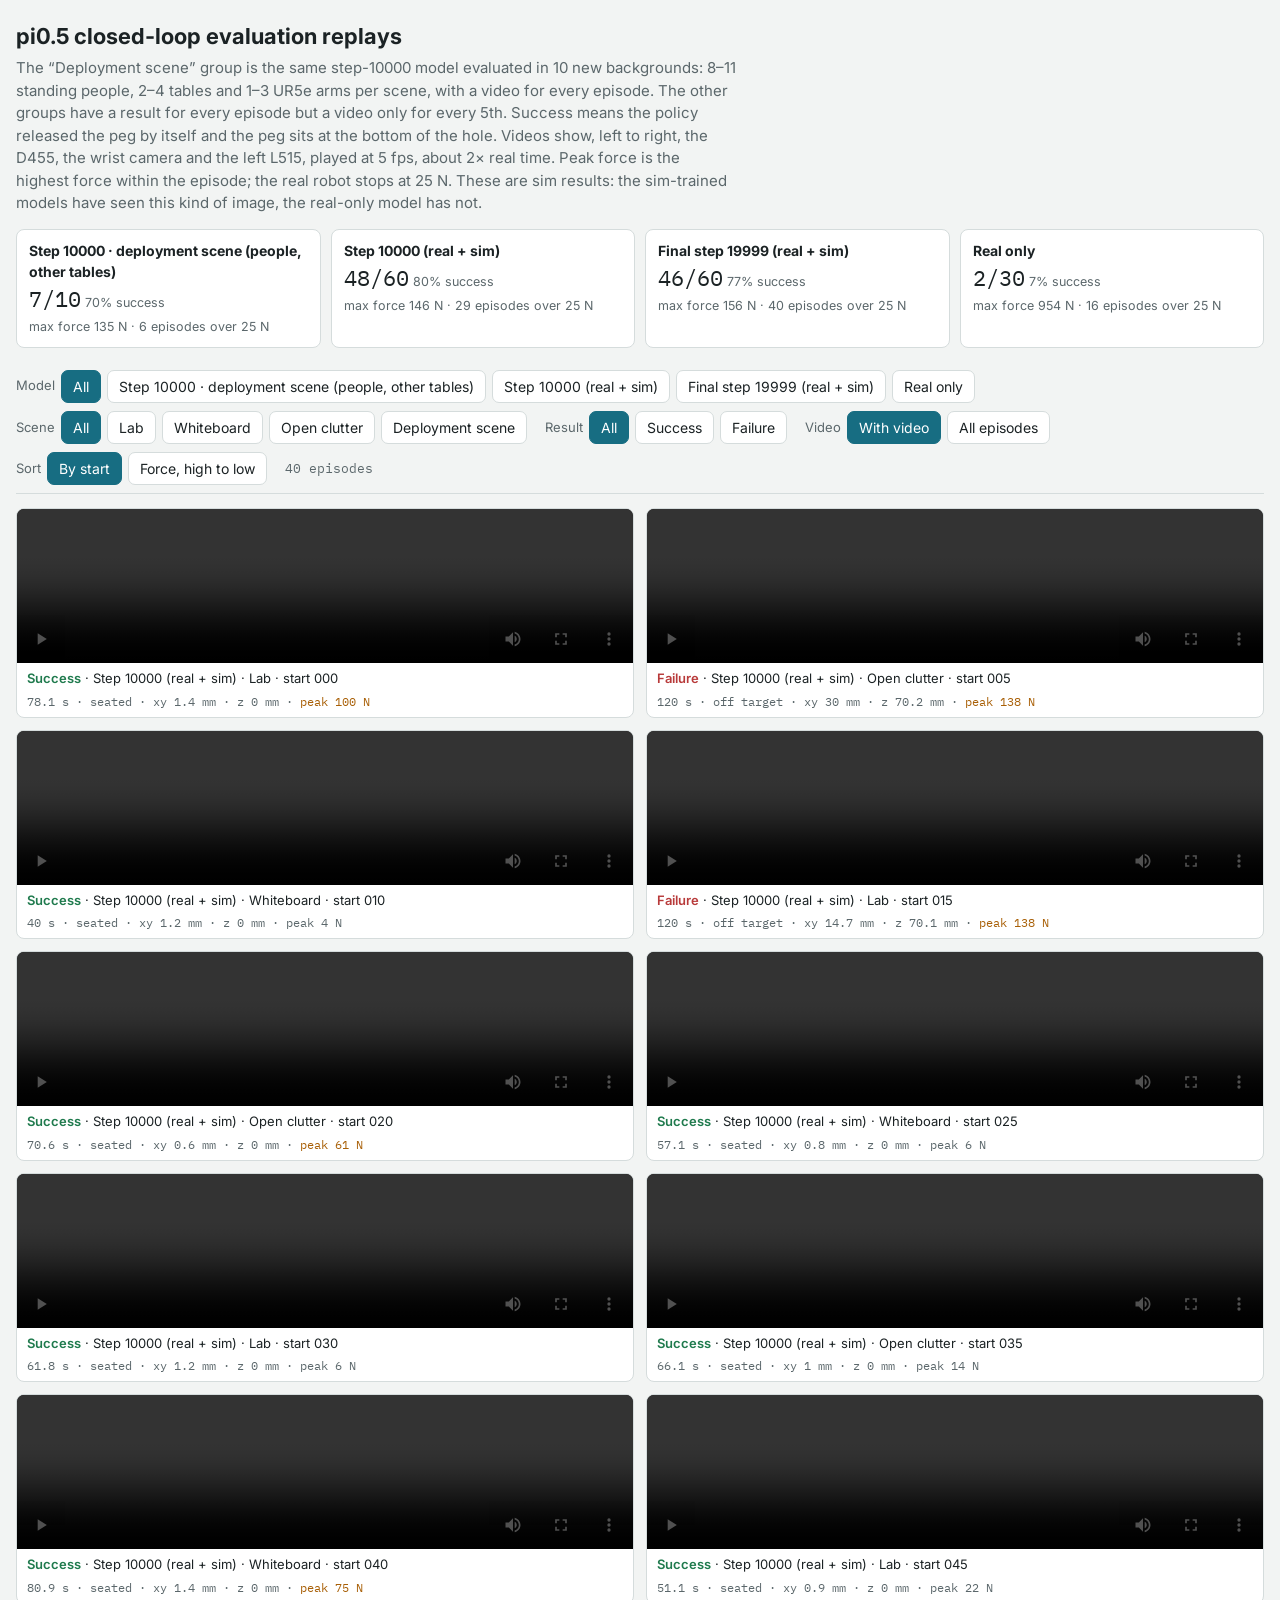
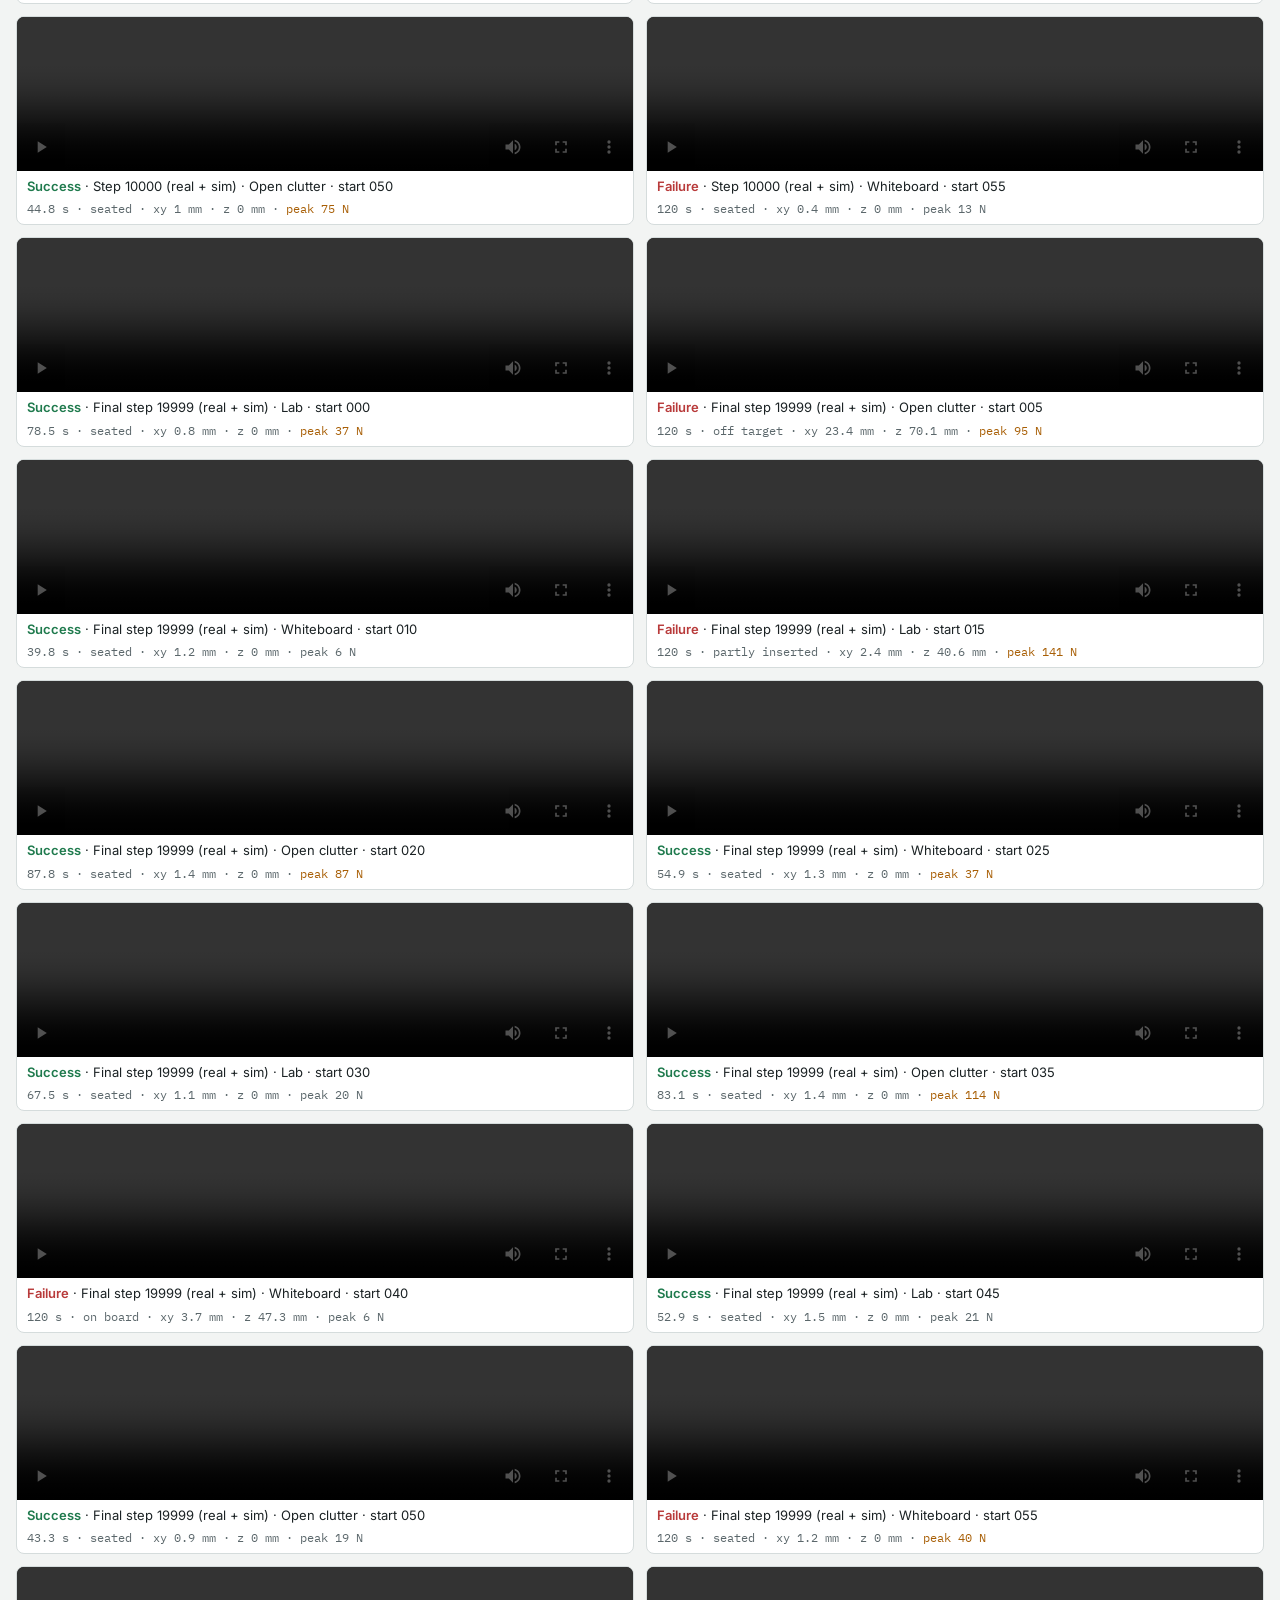
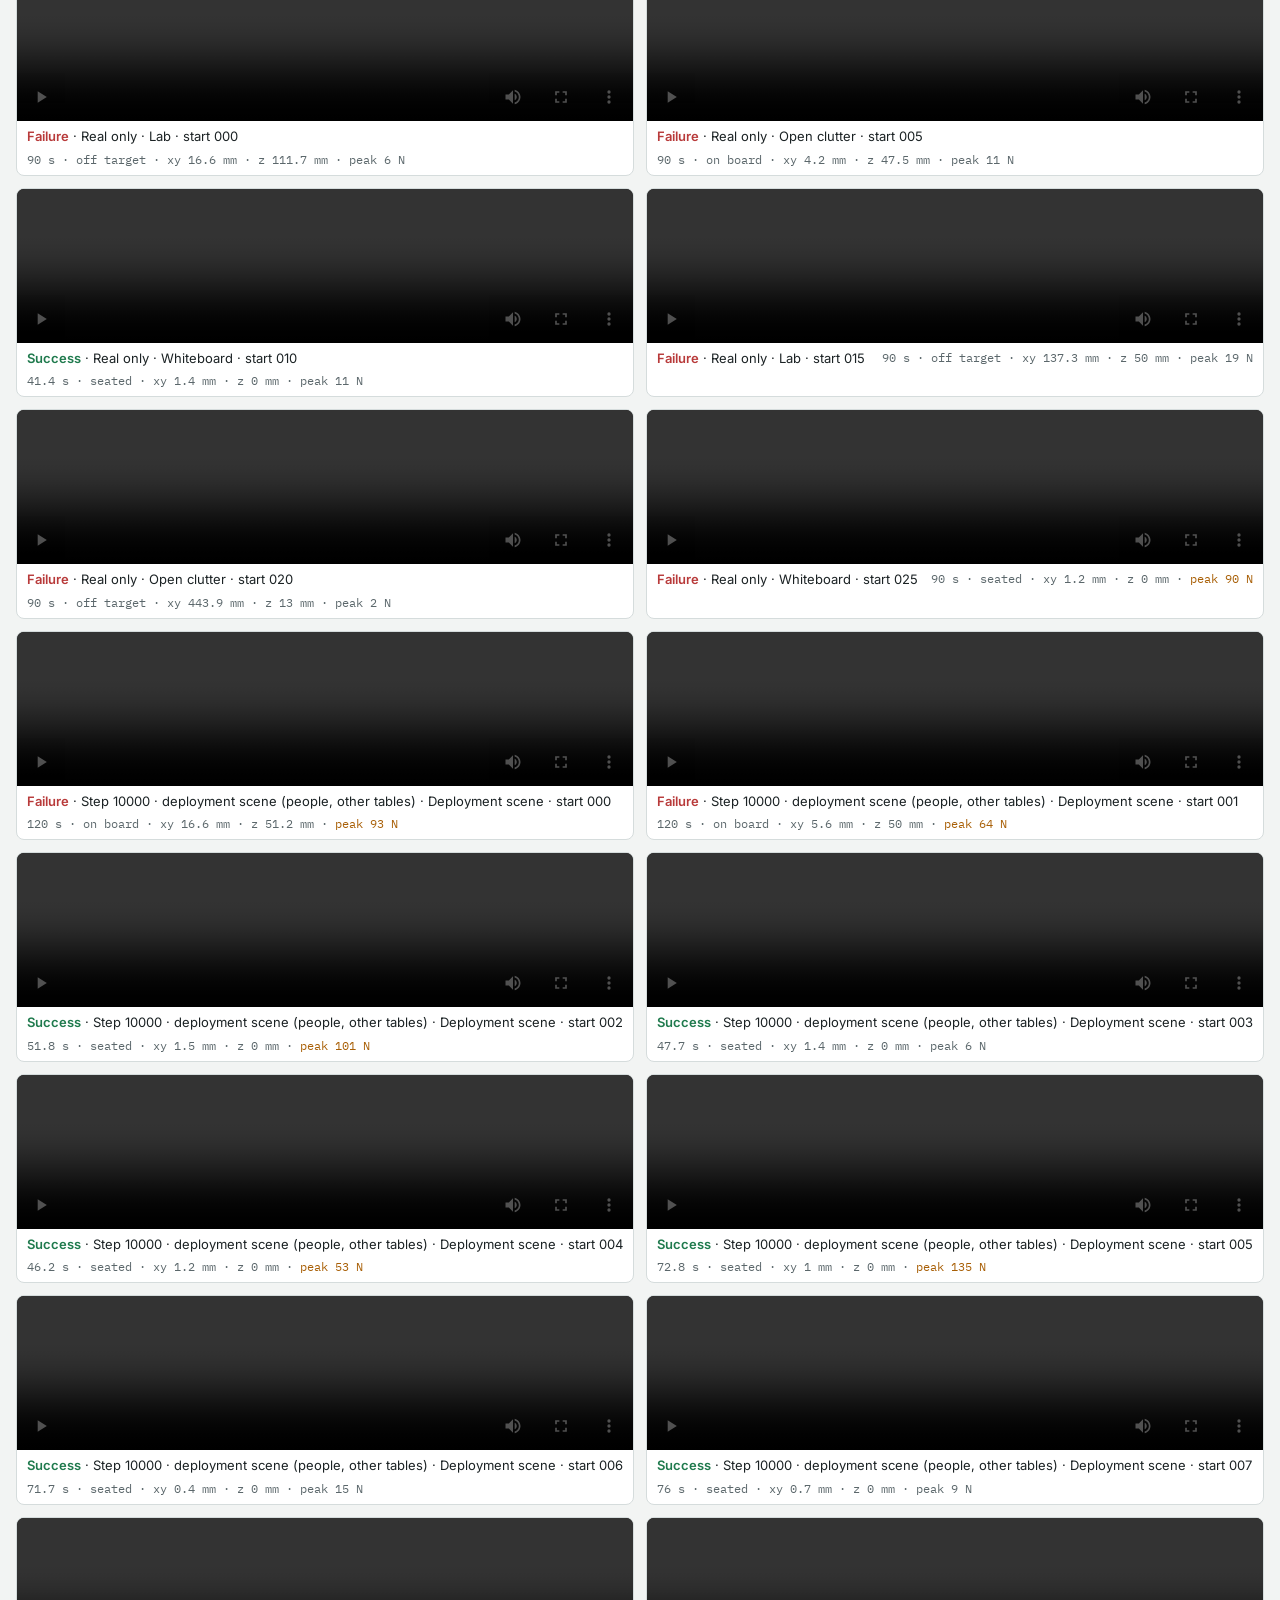
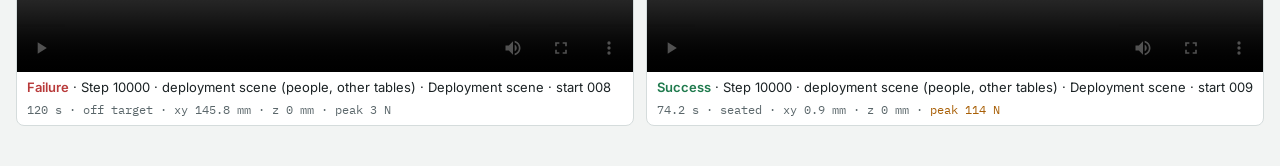
==== sim-evaluate/index.html @ d593faf1 "Publish Lingling Chen academic homepage" ====
<!doctype html><html lang="en"><head><meta charset=utf8><meta name=viewport content="width=device-width,initial-scale=1,viewport-fit=cover"><style>:root{color-scheme:light;box-sizing:border-box;padding-top:env(safe-area-inset-top,0px);padding-bottom:env(safe-area-inset-bottom,0px)}html{scroll-padding-top:env(safe-area-inset-top,0px)}body{margin:0;padding:0;font:14px -apple-system,BlinkMacSystemFont,sans-serif;background:#fff;color:#000}img{max-width:100%}[hidden]:not([hidden=until-found i]){display:none!important}</style></head><body>
<title>Closed-Loop Eval Replays</title>
<meta name="claude:viewport-fit-sides" content="cover">
<link rel="stylesheet" href="https://fonts.googleapis.com/css2?family=Inter:wght@400;600&family=IBM+Plex+Mono:wght@400;500&display=swap">
<style>
/* Layout: filter strip, tally by model, then a wide video grid, because each clip is three cameras side by side. */
:root{--bg:#f2f4f3;--panel:#fff;--ink:#1b2224;--muted:#5b676b;--line:#d5dcdc;--accent:#176d82;--accent-ink:#fff;--ok:#1f7a4d;--bad:#b83a3a;--warn:#a85f06;
--font-body:"Inter",system-ui,sans-serif;--font-mono:"IBM Plex Mono",ui-monospace,Menlo,monospace}
@media (prefers-color-scheme:dark){:root:not([data-theme="light"]){--bg:#13181a;--panel:#1c2326;--ink:#e6ecee;--muted:#9aa7ab;--line:#2f393d;--accent:#58b6cc;--accent-ink:#0b1315;--ok:#5ccf95;--bad:#f07f7f;--warn:#efae5e;color-scheme:dark}}
:root[data-theme="dark"]{--bg:#13181a;--panel:#1c2326;--ink:#e6ecee;--muted:#9aa7ab;--line:#2f393d;--accent:#58b6cc;--accent-ink:#0b1315;--ok:#5ccf95;--bad:#f07f7f;--warn:#efae5e;color-scheme:dark}
body{background:var(--bg);color:var(--ink);font-family:var(--font-body);font-size:15px;line-height:1.5}
.wrap{max-width:1500px;margin:0 auto;padding-block:20px 40px;padding-left:max(16px,env(safe-area-inset-left,0px));padding-right:max(16px,env(safe-area-inset-right,0px));display:grid;gap:14px}
h1{font-size:22px;margin:0;text-wrap:balance}
header p{margin:4px 0 0;color:var(--muted);max-width:80ch}
.tally{display:grid;grid-template-columns:repeat(auto-fit,minmax(220px,1fr));gap:10px}
.t{background:var(--panel);border:1px solid var(--line);border-radius:8px;padding:10px 12px}
.t b{display:block;font-size:14px}
.t .n{font-family:var(--font-mono);font-size:22px}
.t small{color:var(--muted);font-size:12.5px}
.bar{position:sticky;top:env(safe-area-inset-top,0px);z-index:2;background:var(--bg);padding-block:8px;display:flex;flex-wrap:wrap;gap:8px 18px;align-items:center;border-bottom:1px solid var(--line)}
.grp{display:flex;gap:6px;flex-wrap:wrap;align-items:center}
.grp>span{font-size:13px;color:var(--muted)}
button{font:inherit;font-size:14px;border:1px solid var(--line);background:var(--panel);color:var(--ink);padding:5px 11px;border-radius:7px;cursor:pointer}
button[aria-pressed="true"]{background:var(--accent);border-color:var(--accent);color:var(--accent-ink)}
button:focus-visible{outline:2px solid var(--accent);outline-offset:2px}
.count{font-family:var(--font-mono);font-size:13px;color:var(--muted)}
.grid{display:grid;grid-template-columns:repeat(auto-fill,minmax(min(100%,480px),1fr));gap:12px}
.c{background:var(--panel);border:1px solid var(--line);border-radius:8px;overflow:hidden;min-width:0}
.c.no{display:flex;align-items:stretch}
video{display:block;width:100%;height:auto;background:#000;aspect-ratio:4/1}
.m{display:flex;flex-wrap:wrap;justify-content:space-between;gap:4px 10px;padding:6px 10px;font-size:13px}
.m .st{font-family:var(--font-mono);font-size:12px;color:var(--muted)}
.tag{font-weight:600}
.tag.ok{color:var(--ok)}.tag.bad{color:var(--bad)}
.hot{color:var(--warn)}
.empty{color:var(--muted)}
</style>
<div class="wrap">
<header><h1>pi0.5 closed-loop evaluation replays</h1>
<p>The “Deployment scene” group is the same step-10000 model evaluated in 10 new backgrounds: 8–11 standing people, 2–4 tables and 1–3 UR5e arms per scene, with a video for every episode. The other groups have a result for every episode but a video only for every 5th. Success means the policy released the peg by itself and the peg sits at the bottom of the hole. Videos show, left to right, the D455, the wrist camera and the left L515, played at 5 fps, about 2× real time. Peak force is the highest force within the episode; the real robot stops at 25 N. These are sim results: the sim-trained models have seen this kind of image, the real-only model has not.</p></header>
<div class="tally" id="tally"></div>
<div class="bar">
<div class="grp" id="fm"><span>Model</span></div><div class="grp" id="fb"><span>Scene</span></div><div class="grp" id="fr"><span>Result</span></div><div class="grp" id="fv"><span>Video</span></div><div class="grp" id="fo"><span>Sort</span></div><span class="count" id="count"></span></div>
<div class="grid" id="g"></div>
</div>
<script>
const R=[{"model":"step10k","ep":"000","bg":"lab","ok":true,"end":"released","state":"seated","s":78.1,"peak":100.0,"xy":1.4,"z":-0.0,"held":true,"video":"step10k_000.mp4"},{"model":"step10k","ep":"001","bg":"white","ok":true,"end":"released","state":"seated","s":72.9,"peak":44.4,"xy":0.5,"z":-0.0,"held":true,"video":null},{"model":"step10k","ep":"002","bg":"open","ok":true,"end":"released","state":"seated","s":49.0,"peak":89.4,"xy":1.5,"z":0.0,"held":true,"video":null},{"model":"step10k","ep":"003","bg":"lab","ok":true,"end":"released","state":"seated","s":56.3,"peak":17.2,"xy":0.3,"z":-0.0,"held":true,"video":null},{"model":"step10k","ep":"004","bg":"white","ok":true,"end":"released","state":"seated","s":46.3,"peak":5.9,"xy":1.5,"z":-0.0,"held":true,"video":null},{"model":"step10k","ep":"005","bg":"open","ok":false,"end":"timeout","state":"away","s":120.0,"peak":137.9,"xy":30.0,"z":70.2,"held":true,"video":"step10k_005.mp4"},{"model":"step10k","ep":"006","bg":"lab","ok":true,"end":"released","state":"seated","s":73.5,"peak":27.8,"xy":1.4,"z":-0.0,"held":true,"video":null},{"model":"step10k","ep":"007","bg":"white","ok":true,"end":"released","state":"seated","s":77.7,"peak":5.0,"xy":1.1,"z":0.0,"held":true,"video":null},{"model":"step10k","ep":"008","bg":"open","ok":false,"end":"timeout","state":"away","s":120.0,"peak":3.5,"xy":581.7,"z":13.0,"held":false,"video":null},{"model":"step10k","ep":"009","bg":"lab","ok":true,"end":"released","state":"seated","s":81.7,"peak":92.0,"xy":1.4,"z":-0.0,"held":true,"video":null},{"model":"step10k","ep":"010","bg":"white","ok":true,"end":"released","state":"seated","s":40.0,"peak":3.8,"xy":1.2,"z":-0.0,"held":true,"video":"step10k_010.mp4"},{"model":"step10k","ep":"011","bg":"open","ok":true,"end":"released","state":"seated","s":38.5,"peak":3.0,"xy":0.7,"z":-0.0,"held":true,"video":null},{"model":"step10k","ep":"012","bg":"lab","ok":true,"end":"released","state":"seated","s":71.7,"peak":56.8,"xy":0.7,"z":0.0,"held":true,"video":null},{"model":"step10k","ep":"013","bg":"white","ok":false,"end":"timeout","state":"away","s":120.0,"peak":113.7,"xy":17.2,"z":70.2,"held":true,"video":null},{"model":"step10k","ep":"014","bg":"open","ok":true,"end":"released","state":"seated","s":49.0,"peak":41.3,"xy":1.1,"z":0.0,"held":true,"video":null},{"model":"step10k","ep":"015","bg":"lab","ok":false,"end":"timeout","state":"away","s":120.0,"peak":137.7,"xy":14.7,"z":70.1,"held":true,"video":"step10k_015.mp4"},{"model":"step10k","ep":"016","bg":"white","ok":true,"end":"released","state":"seated","s":57.7,"peak":7.7,"xy":1.3,"z":0.0,"held":true,"video":null},{"model":"step10k","ep":"017","bg":"open","ok":true,"end":"released","state":"seated","s":53.9,"peak":5.3,"xy":0.6,"z":0.0,"held":true,"video":null},{"model":"step10k","ep":"018","bg":"lab","ok":true,"end":"released","state":"seated","s":92.3,"peak":5.5,"xy":0.5,"z":-0.0,"held":true,"video":null},{"model":"step10k","ep":"019","bg":"white","ok":true,"end":"released","state":"seated","s":84.5,"peak":12.5,"xy":0.6,"z":-0.0,"held":true,"video":null},{"model":"step10k","ep":"020","bg":"open","ok":true,"end":"released","state":"seated","s":70.6,"peak":60.9,"xy":0.6,"z":0.0,"held":true,"video":"step10k_020.mp4"},{"model":"step10k","ep":"021","bg":"lab","ok":false,"end":"timeout","state":"on_board","s":120.0,"peak":145.9,"xy":3.9,"z":50.0,"held":true,"video":null},{"model":"step10k","ep":"022","bg":"white","ok":true,"end":"released","state":"seated","s":98.7,"peak":37.0,"xy":1.4,"z":0.0,"held":true,"video":null},{"model":"step10k","ep":"023","bg":"open","ok":false,"end":"timeout","state":"away","s":120.0,"peak":90.6,"xy":19.6,"z":70.2,"held":true,"video":null},{"model":"step10k","ep":"024","bg":"lab","ok":true,"end":"released","state":"seated","s":53.4,"peak":68.7,"xy":1.0,"z":-0.0,"held":true,"video":null},{"model":"step10k","ep":"025","bg":"white","ok":true,"end":"released","state":"seated","s":57.1,"peak":5.9,"xy":0.8,"z":0.0,"held":true,"video":"step10k_025.mp4"},{"model":"step10k","ep":"026","bg":"open","ok":true,"end":"released","state":"seated","s":51.1,"peak":66.2,"xy":1.5,"z":0.0,"held":true,"video":null},{"model":"step10k","ep":"027","bg":"lab","ok":true,"end":"released","state":"seated","s":56.7,"peak":7.0,"xy":1.0,"z":-0.0,"held":true,"video":null},{"model":"step10k","ep":"028","bg":"white","ok":true,"end":"released","state":"seated","s":47.8,"peak":6.1,"xy":0.9,"z":-0.0,"held":true,"video":null},{"model":"step10k","ep":"029","bg":"open","ok":true,"end":"released","state":"seated","s":73.5,"peak":6.0,"xy":1.3,"z":0.0,"held":true,"video":null},{"model":"step10k","ep":"030","bg":"lab","ok":true,"end":"released","state":"seated","s":61.8,"peak":6.3,"xy":1.2,"z":0.0,"held":true,"video":"step10k_030.mp4"},{"model":"step10k","ep":"031","bg":"white","ok":false,"end":"timeout","state":"away","s":120.0,"peak":52.3,"xy":39.7,"z":63.0,"held":true,"video":null},{"model":"step10k","ep":"032","bg":"open","ok":true,"end":"released","state":"seated","s":45.1,"peak":6.6,"xy":1.4,"z":0.0,"held":true,"video":null},{"model":"step10k","ep":"033","bg":"lab","ok":true,"end":"released","state":"seated","s":56.5,"peak":43.0,"xy":1.2,"z":0.0,"held":true,"video":null},{"model":"step10k","ep":"034","bg":"white","ok":true,"end":"released","state":"seated","s":44.2,"peak":21.9,"xy":1.5,"z":-0.0,"held":true,"video":null},{"model":"step10k","ep":"035","bg":"open","ok":true,"end":"released","state":"seated","s":66.1,"peak":14.3,"xy":1.0,"z":-0.0,"held":true,"video":"step10k_035.mp4"},{"model":"step10k","ep":"036","bg":"lab","ok":true,"end":"released","state":"seated","s":49.9,"peak":19.8,"xy":1.3,"z":0.0,"held":true,"video":null},{"model":"step10k","ep":"037","bg":"white","ok":true,"end":"released","state":"seated","s":52.3,"peak":5.0,"xy":1.4,"z":0.0,"held":true,"video":null},{"model":"step10k","ep":"038","bg":"open","ok":true,"end":"released","state":"seated","s":57.8,"peak":7.7,"xy":1.3,"z":-0.0,"held":true,"video":null},{"model":"step10k","ep":"039","bg":"lab","ok":true,"end":"released","state":"seated","s":57.6,"peak":2.8,"xy":0.9,"z":-0.0,"held":true,"video":null},{"model":"step10k","ep":"040","bg":"white","ok":true,"end":"released","state":"seated","s":80.9,"peak":74.8,"xy":1.4,"z":0.0,"held":true,"video":"step10k_040.mp4"},{"model":"step10k","ep":"041","bg":"open","ok":true,"end":"released","state":"seated","s":60.5,"peak":7.1,"xy":1.1,"z":0.0,"held":true,"video":null},{"model":"step10k","ep":"042","bg":"lab","ok":true,"end":"released","state":"seated","s":56.1,"peak":14.0,"xy":0.9,"z":-0.0,"held":true,"video":null},{"model":"step10k","ep":"043","bg":"white","ok":false,"end":"timeout","state":"away","s":120.0,"peak":112.6,"xy":15.6,"z":78.4,"held":true,"video":null},{"model":"step10k","ep":"044","bg":"open","ok":true,"end":"released","state":"seated","s":69.9,"peak":116.2,"xy":0.3,"z":0.0,"held":true,"video":null},{"model":"step10k","ep":"045","bg":"lab","ok":true,"end":"released","state":"seated","s":51.1,"peak":21.6,"xy":0.9,"z":0.0,"held":true,"video":"step10k_045.mp4"},{"model":"step10k","ep":"046","bg":"white","ok":true,"end":"released","state":"seated","s":66.9,"peak":8.0,"xy":1.3,"z":-0.0,"held":true,"video":null},{"model":"step10k","ep":"047","bg":"open","ok":true,"end":"released","state":"seated","s":68.1,"peak":107.6,"xy":0.7,"z":-0.0,"held":true,"video":null},{"model":"step10k","ep":"048","bg":"lab","ok":true,"end":"released","state":"seated","s":53.6,"peak":28.0,"xy":0.9,"z":-0.0,"held":true,"video":null},{"model":"step10k","ep":"049","bg":"white","ok":false,"end":"timeout","state":"away","s":120.0,"peak":34.1,"xy":150.6,"z":50.0,"held":true,"video":null},{"model":"step10k","ep":"050","bg":"open","ok":true,"end":"released","state":"seated","s":44.8,"peak":74.6,"xy":1.0,"z":0.0,"held":true,"video":"step10k_050.mp4"},{"model":"step10k","ep":"051","bg":"lab","ok":true,"end":"released","state":"seated","s":92.9,"peak":70.1,"xy":1.0,"z":0.0,"held":true,"video":null},{"model":"step10k","ep":"052","bg":"white","ok":true,"end":"released","state":"seated","s":59.0,"peak":30.2,"xy":0.8,"z":-0.0,"held":true,"video":null},{"model":"step10k","ep":"053","bg":"open","ok":true,"end":"released","state":"seated","s":56.8,"peak":120.1,"xy":0.7,"z":-0.0,"held":true,"video":null},{"model":"step10k","ep":"054","bg":"lab","ok":true,"end":"released","state":"seated","s":48.5,"peak":10.6,"xy":0.8,"z":0.0,"held":true,"video":null},{"model":"step10k","ep":"055","bg":"white","ok":false,"end":"timeout","state":"seated","s":120.0,"peak":12.8,"xy":0.4,"z":0.0,"held":true,"video":"step10k_055.mp4"},{"model":"step10k","ep":"056","bg":"open","ok":true,"end":"released","state":"seated","s":53.9,"peak":12.4,"xy":1.3,"z":-0.0,"held":true,"video":null},{"model":"step10k","ep":"057","bg":"lab","ok":true,"end":"released","state":"seated","s":52.9,"peak":5.0,"xy":1.5,"z":0.0,"held":true,"video":null},{"model":"step10k","ep":"058","bg":"white","ok":false,"end":"timeout","state":"away","s":120.0,"peak":127.5,"xy":18.8,"z":70.2,"held":true,"video":null},{"model":"step10k","ep":"059","bg":"open","ok":false,"end":"timeout","state":"away","s":120.0,"peak":2.1,"xy":154.1,"z":20.2,"held":false,"video":null},{"model":"final","ep":"000","bg":"lab","ok":true,"end":"released","state":"seated","s":78.5,"peak":36.5,"xy":0.8,"z":0.0,"held":true,"video":"final_000.mp4"},{"model":"final","ep":"001","bg":"white","ok":true,"end":"released","state":"seated","s":71.0,"peak":34.1,"xy":0.4,"z":-0.0,"held":true,"video":null},{"model":"final","ep":"002","bg":"open","ok":true,"end":"released","state":"seated","s":49.8,"peak":121.8,"xy":1.5,"z":0.0,"held":true,"video":null},{"model":"final","ep":"003","bg":"lab","ok":true,"end":"released","state":"seated","s":54.8,"peak":48.5,"xy":0.3,"z":-0.0,"held":true,"video":null},{"model":"final","ep":"004","bg":"white","ok":true,"end":"released","state":"seated","s":47.5,"peak":20.9,"xy":1.3,"z":-0.0,"held":true,"video":null},{"model":"final","ep":"005","bg":"open","ok":false,"end":"timeout","state":"away","s":120.0,"peak":94.8,"xy":23.4,"z":70.1,"held":true,"video":"final_005.mp4"},{"model":"final","ep":"006","bg":"lab","ok":true,"end":"released","state":"seated","s":60.7,"peak":61.6,"xy":1.2,"z":0.0,"held":true,"video":null},{"model":"final","ep":"007","bg":"white","ok":true,"end":"released","state":"seated","s":82.2,"peak":106.4,"xy":0.6,"z":-0.0,"held":true,"video":null},{"model":"final","ep":"008","bg":"open","ok":false,"end":"timeout","state":"away","s":120.0,"peak":2.4,"xy":6743.0,"z":-749.0,"held":false,"video":null},{"model":"final","ep":"009","bg":"lab","ok":true,"end":"released","state":"seated","s":114.2,"peak":104.6,"xy":0.9,"z":0.0,"held":true,"video":null},{"model":"final","ep":"010","bg":"white","ok":true,"end":"released","state":"seated","s":39.8,"peak":5.8,"xy":1.2,"z":-0.0,"held":true,"video":"final_010.mp4"},{"model":"final","ep":"011","bg":"open","ok":true,"end":"released","state":"seated","s":41.7,"peak":26.9,"xy":0.8,"z":-0.0,"held":true,"video":null},{"model":"final","ep":"012","bg":"lab","ok":true,"end":"released","state":"seated","s":58.7,"peak":19.2,"xy":1.4,"z":0.0,"held":true,"video":null},{"model":"final","ep":"013","bg":"white","ok":true,"end":"released","state":"seated","s":93.3,"peak":112.8,"xy":0.9,"z":0.0,"held":true,"video":null},{"model":"final","ep":"014","bg":"open","ok":true,"end":"released","state":"seated","s":62.4,"peak":32.2,"xy":1.1,"z":-0.0,"held":true,"video":null},{"model":"final","ep":"015","bg":"lab","ok":false,"end":"timeout","state":"partial","s":120.0,"peak":141.0,"xy":2.4,"z":40.6,"held":true,"video":"final_015.mp4"},{"model":"final","ep":"016","bg":"white","ok":true,"end":"released","state":"seated","s":56.1,"peak":40.7,"xy":1.0,"z":0.0,"held":true,"video":null},{"model":"final","ep":"017","bg":"open","ok":true,"end":"released","state":"seated","s":54.1,"peak":39.3,"xy":1.4,"z":-0.0,"held":true,"video":null},{"model":"final","ep":"018","bg":"lab","ok":true,"end":"released","state":"seated","s":81.2,"peak":12.0,"xy":0.3,"z":0.0,"held":true,"video":null},{"model":"final","ep":"019","bg":"white","ok":true,"end":"released","state":"seated","s":83.3,"peak":17.3,"xy":1.4,"z":-0.0,"held":true,"video":null},{"model":"final","ep":"020","bg":"open","ok":true,"end":"released","state":"seated","s":87.8,"peak":87.4,"xy":1.4,"z":0.0,"held":true,"video":"final_020.mp4"},{"model":"final","ep":"021","bg":"lab","ok":false,"end":"timeout","state":"away","s":120.0,"peak":105.8,"xy":79.7,"z":63.0,"held":true,"video":null},{"model":"final","ep":"022","bg":"white","ok":true,"end":"released","state":"seated","s":74.7,"peak":22.0,"xy":1.4,"z":-0.0,"held":true,"video":null},{"model":"final","ep":"023","bg":"open","ok":true,"end":"released","state":"seated","s":53.1,"peak":14.6,"xy":1.2,"z":-0.0,"held":true,"video":null},{"model":"final","ep":"024","bg":"lab","ok":true,"end":"released","state":"seated","s":113.2,"peak":39.7,"xy":1.4,"z":0.0,"held":true,"video":null},{"model":"final","ep":"025","bg":"white","ok":true,"end":"released","state":"seated","s":54.9,"peak":37.1,"xy":1.3,"z":0.0,"held":true,"video":"final_025.mp4"},{"model":"final","ep":"026","bg":"open","ok":true,"end":"released","state":"seated","s":64.1,"peak":35.2,"xy":1.5,"z":0.0,"held":true,"video":null},{"model":"final","ep":"027","bg":"lab","ok":true,"end":"released","state":"seated","s":56.3,"peak":14.8,"xy":1.2,"z":0.0,"held":true,"video":null},{"model":"final","ep":"028","bg":"white","ok":true,"end":"released","state":"seated","s":47.5,"peak":24.7,"xy":1.4,"z":-0.0,"held":true,"video":null},{"model":"final","ep":"029","bg":"open","ok":false,"end":"timeout","state":"away","s":120.0,"peak":49.6,"xy":20.8,"z":70.2,"held":true,"video":null},{"model":"final","ep":"030","bg":"lab","ok":true,"end":"released","state":"seated","s":67.5,"peak":20.4,"xy":1.1,"z":-0.0,"held":true,"video":"final_030.mp4"},{"model":"final","ep":"031","bg":"white","ok":false,"end":"timeout","state":"away","s":120.0,"peak":62.9,"xy":17.9,"z":70.2,"held":true,"video":null},{"model":"final","ep":"032","bg":"open","ok":true,"end":"released","state":"seated","s":43.9,"peak":42.7,"xy":1.3,"z":-0.0,"held":true,"video":null},{"model":"final","ep":"033","bg":"lab","ok":false,"end":"force","state":"on_board","s":58.1,"peak":156.1,"xy":4.3,"z":47.8,"held":true,"video":null},{"model":"final","ep":"034","bg":"white","ok":true,"end":"released","state":"seated","s":43.5,"peak":20.8,"xy":1.0,"z":0.0,"held":true,"video":null},{"model":"final","ep":"035","bg":"open","ok":true,"end":"released","state":"seated","s":83.1,"peak":113.9,"xy":1.4,"z":-0.0,"held":true,"video":"final_035.mp4"},{"model":"final","ep":"036","bg":"lab","ok":false,"end":"timeout","state":"partial","s":120.0,"peak":24.5,"xy":2.2,"z":37.8,"held":true,"video":null},{"model":"final","ep":"037","bg":"white","ok":true,"end":"released","state":"seated","s":58.1,"peak":59.9,"xy":1.0,"z":-0.0,"held":true,"video":null},{"model":"final","ep":"038","bg":"open","ok":true,"end":"released","state":"seated","s":54.0,"peak":29.2,"xy":0.9,"z":0.0,"held":true,"video":null},{"model":"final","ep":"039","bg":"lab","ok":true,"end":"released","state":"seated","s":65.3,"peak":25.8,"xy":0.7,"z":0.0,"held":true,"video":null},{"model":"final","ep":"040","bg":"white","ok":false,"end":"timeout","state":"on_board","s":120.0,"peak":5.8,"xy":3.7,"z":47.3,"held":true,"video":"final_040.mp4"},{"model":"final","ep":"041","bg":"open","ok":true,"end":"released","state":"seated","s":62.8,"peak":30.5,"xy":0.6,"z":-0.0,"held":true,"video":null},{"model":"final","ep":"042","bg":"lab","ok":true,"end":"released","state":"seated","s":51.3,"peak":9.2,"xy":1.3,"z":0.0,"held":true,"video":null},{"model":"final","ep":"043","bg":"white","ok":true,"end":"released","state":"seated","s":48.9,"peak":19.0,"xy":0.8,"z":-0.0,"held":true,"video":null},{"model":"final","ep":"044","bg":"open","ok":true,"end":"released","state":"seated","s":68.9,"peak":103.3,"xy":0.8,"z":-0.0,"held":true,"video":null},{"model":"final","ep":"045","bg":"lab","ok":true,"end":"released","state":"seated","s":52.9,"peak":20.9,"xy":1.5,"z":0.0,"held":true,"video":"final_045.mp4"},{"model":"final","ep":"046","bg":"white","ok":true,"end":"released","state":"seated","s":76.2,"peak":47.8,"xy":1.4,"z":0.0,"held":true,"video":null},{"model":"final","ep":"047","bg":"open","ok":false,"end":"timeout","state":"seated","s":120.0,"peak":103.8,"xy":1.0,"z":-0.0,"held":true,"video":null},{"model":"final","ep":"048","bg":"lab","ok":true,"end":"released","state":"seated","s":52.6,"peak":44.8,"xy":1.5,"z":-0.0,"held":true,"video":null},{"model":"final","ep":"049","bg":"white","ok":false,"end":"timeout","state":"away","s":120.0,"peak":38.9,"xy":139.4,"z":50.0,"held":true,"video":null},{"model":"final","ep":"050","bg":"open","ok":true,"end":"released","state":"seated","s":43.3,"peak":18.8,"xy":0.9,"z":-0.0,"held":true,"video":"final_050.mp4"},{"model":"final","ep":"051","bg":"lab","ok":false,"end":"timeout","state":"seated","s":120.0,"peak":43.5,"xy":1.2,"z":-0.0,"held":true,"video":null},{"model":"final","ep":"052","bg":"white","ok":true,"end":"released","state":"seated","s":67.4,"peak":84.3,"xy":1.2,"z":-0.0,"held":true,"video":null},{"model":"final","ep":"053","bg":"open","ok":true,"end":"released","state":"seated","s":75.0,"peak":64.3,"xy":0.9,"z":-0.0,"held":true,"video":null},{"model":"final","ep":"054","bg":"lab","ok":true,"end":"released","state":"seated","s":48.5,"peak":17.2,"xy":0.8,"z":0.0,"held":true,"video":null},{"model":"final","ep":"055","bg":"white","ok":false,"end":"timeout","state":"seated","s":120.0,"peak":40.3,"xy":1.2,"z":-0.0,"held":true,"video":"final_055.mp4"},{"model":"final","ep":"056","bg":"open","ok":true,"end":"released","state":"seated","s":59.3,"peak":41.7,"xy":0.6,"z":0.0,"held":true,"video":null},{"model":"final","ep":"057","bg":"lab","ok":true,"end":"released","state":"seated","s":54.5,"peak":98.5,"xy":1.4,"z":-0.0,"held":true,"video":null},{"model":"final","ep":"058","bg":"white","ok":true,"end":"released","state":"seated","s":55.0,"peak":49.0,"xy":1.1,"z":-0.0,"held":true,"video":null},{"model":"final","ep":"059","bg":"open","ok":false,"end":"timeout","state":"away","s":120.0,"peak":1.8,"xy":172.3,"z":13.0,"held":false,"video":null},{"model":"realonly","ep":"000","bg":"lab","ok":false,"end":"timeout","state":"away","s":90.0,"peak":5.5,"xy":16.6,"z":111.7,"held":true,"video":"realonly_000.mp4"},{"model":"realonly","ep":"001","bg":"white","ok":false,"end":"timeout","state":"on_board","s":90.0,"peak":136.0,"xy":5.9,"z":50.0,"held":true,"video":null},{"model":"realonly","ep":"002","bg":"open","ok":false,"end":"timeout","state":"away","s":90.0,"peak":55.2,"xy":9.1,"z":99.6,"held":true,"video":null},{"model":"realonly","ep":"003","bg":"lab","ok":false,"end":"timeout","state":"on_board","s":90.0,"peak":51.2,"xy":5.3,"z":48.1,"held":true,"video":null},{"model":"realonly","ep":"004","bg":"white","ok":false,"end":"timeout","state":"away","s":90.0,"peak":103.4,"xy":8.4,"z":70.2,"held":true,"video":null},{"model":"realonly","ep":"005","bg":"open","ok":false,"end":"timeout","state":"on_board","s":90.0,"peak":10.7,"xy":4.2,"z":47.5,"held":true,"video":"realonly_005.mp4"},{"model":"realonly","ep":"006","bg":"lab","ok":false,"end":"timeout","state":"on_board","s":90.0,"peak":23.4,"xy":4.6,"z":48.1,"held":true,"video":null},{"model":"realonly","ep":"007","bg":"white","ok":false,"end":"timeout","state":"on_board","s":90.0,"peak":50.4,"xy":4.8,"z":50.0,"held":true,"video":null},{"model":"realonly","ep":"008","bg":"open","ok":false,"end":"timeout","state":"away","s":90.0,"peak":2.3,"xy":335.2,"z":20.0,"held":false,"video":null},{"model":"realonly","ep":"009","bg":"lab","ok":false,"end":"timeout","state":"on_board","s":90.0,"peak":29.5,"xy":10.5,"z":50.8,"held":true,"video":null},{"model":"realonly","ep":"010","bg":"white","ok":true,"end":"released","state":"seated","s":41.4,"peak":10.7,"xy":1.4,"z":-0.0,"held":true,"video":"realonly_010.mp4"},{"model":"realonly","ep":"011","bg":"open","ok":true,"end":"released","state":"seated","s":43.7,"peak":45.1,"xy":0.8,"z":-0.0,"held":true,"video":null},{"model":"realonly","ep":"012","bg":"lab","ok":false,"end":"timeout","state":"away","s":90.0,"peak":19.0,"xy":34.5,"z":62.9,"held":true,"video":null},{"model":"realonly","ep":"013","bg":"white","ok":false,"end":"timeout","state":"away","s":90.0,"peak":8.8,"xy":18.3,"z":70.2,"held":true,"video":null},{"model":"realonly","ep":"014","bg":"open","ok":false,"end":"timeout","state":"away","s":90.0,"peak":66.1,"xy":131.3,"z":74.0,"held":true,"video":null},{"model":"realonly","ep":"015","bg":"lab","ok":false,"end":"timeout","state":"away","s":90.0,"peak":18.5,"xy":137.3,"z":50.0,"held":true,"video":"realonly_015.mp4"},{"model":"realonly","ep":"016","bg":"white","ok":false,"end":"timeout","state":"on_board","s":90.0,"peak":53.4,"xy":11.3,"z":49.7,"held":true,"video":null},{"model":"realonly","ep":"017","bg":"open","ok":false,"end":"timeout","state":"away","s":90.0,"peak":18.6,"xy":81.6,"z":20.2,"held":true,"video":null},{"model":"realonly","ep":"018","bg":"lab","ok":false,"end":"timeout","state":"away","s":90.0,"peak":48.0,"xy":109.4,"z":13.0,"held":true,"video":null},{"model":"realonly","ep":"019","bg":"white","ok":false,"end":"timeout","state":"on_board","s":90.0,"peak":42.9,"xy":9.4,"z":49.4,"held":true,"video":null},{"model":"realonly","ep":"020","bg":"open","ok":false,"end":"timeout","state":"away","s":90.0,"peak":2.1,"xy":443.9,"z":13.0,"held":false,"video":"realonly_020.mp4"},{"model":"realonly","ep":"021","bg":"lab","ok":false,"end":"timeout","state":"on_board","s":90.0,"peak":24.1,"xy":9.3,"z":50.0,"held":true,"video":null},{"model":"realonly","ep":"022","bg":"white","ok":false,"end":"timeout","state":"on_board","s":90.0,"peak":3.3,"xy":6.3,"z":48.2,"held":true,"video":null},{"model":"realonly","ep":"023","bg":"open","ok":false,"end":"timeout","state":"on_board","s":90.0,"peak":30.3,"xy":7.5,"z":50.2,"held":true,"video":null},{"model":"realonly","ep":"024","bg":"lab","ok":false,"end":"timeout","state":"away","s":90.0,"peak":37.8,"xy":107.0,"z":63.0,"held":true,"video":null},{"model":"realonly","ep":"025","bg":"white","ok":false,"end":"timeout","state":"seated","s":90.0,"peak":90.3,"xy":1.2,"z":-0.0,"held":true,"video":"realonly_025.mp4"},{"model":"realonly","ep":"026","bg":"open","ok":false,"end":"force","state":"away","s":56.4,"peak":954.0,"xy":228.9,"z":-19.3,"held":false,"video":null},{"model":"realonly","ep":"027","bg":"lab","ok":false,"end":"timeout","state":"away","s":90.0,"peak":2.3,"xy":75.5,"z":20.2,"held":true,"video":null},{"model":"realonly","ep":"028","bg":"white","ok":false,"end":"timeout","state":"on_board","s":90.0,"peak":22.4,"xy":9.9,"z":49.4,"held":true,"video":null},{"model":"realonly","ep":"029","bg":"open","ok":false,"end":"timeout","state":"away","s":90.0,"peak":85.8,"xy":188.2,"z":75.4,"held":true,"video":null}];
R.push(...[{"model": "deploy10k", "ep": "000", "bg": "deploy", "ok": false, "end": "timeout", "state": "on_board", "s": 120.0, "peak": 93.1, "xy": 16.6, "z": 51.2, "held": true, "video": "deploy10k_000.mp4"}, {"model": "deploy10k", "ep": "001", "bg": "deploy", "ok": false, "end": "timeout", "state": "on_board", "s": 120.0, "peak": 64.3, "xy": 5.6, "z": 50.0, "held": true, "video": "deploy10k_001.mp4"}, {"model": "deploy10k", "ep": "002", "bg": "deploy", "ok": true, "end": "released", "state": "seated", "s": 51.8, "peak": 101.3, "xy": 1.5, "z": -0.0, "held": true, "video": "deploy10k_002.mp4"}, {"model": "deploy10k", "ep": "003", "bg": "deploy", "ok": true, "end": "released", "state": "seated", "s": 47.7, "peak": 5.7, "xy": 1.4, "z": 0.0, "held": true, "video": "deploy10k_003.mp4"}, {"model": "deploy10k", "ep": "004", "bg": "deploy", "ok": true, "end": "released", "state": "seated", "s": 46.2, "peak": 52.6, "xy": 1.2, "z": -0.0, "held": true, "video": "deploy10k_004.mp4"}, {"model": "deploy10k", "ep": "005", "bg": "deploy", "ok": true, "end": "released", "state": "seated", "s": 72.8, "peak": 135.0, "xy": 1.0, "z": -0.0, "held": true, "video": "deploy10k_005.mp4"}, {"model": "deploy10k", "ep": "006", "bg": "deploy", "ok": true, "end": "released", "state": "seated", "s": 71.7, "peak": 15.4, "xy": 0.4, "z": 0.0, "held": true, "video": "deploy10k_006.mp4"}, {"model": "deploy10k", "ep": "007", "bg": "deploy", "ok": true, "end": "released", "state": "seated", "s": 76.0, "peak": 9.0, "xy": 0.7, "z": -0.0, "held": true, "video": "deploy10k_007.mp4"}, {"model": "deploy10k", "ep": "008", "bg": "deploy", "ok": false, "end": "timeout", "state": "away", "s": 120.0, "peak": 3.3, "xy": 145.8, "z": 0.0, "held": false, "video": "deploy10k_008.mp4"}, {"model": "deploy10k", "ep": "009", "bg": "deploy", "ok": true, "end": "released", "state": "seated", "s": 74.2, "peak": 114.1, "xy": 0.9, "z": 0.0, "held": true, "video": "deploy10k_009.mp4"}]);
const M={deploy10k:"Step 10000 · deployment scene (people, other tables)",step10k:"Step 10000 (real + sim)",final:"Final step 19999 (real + sim)",realonly:"Real only"},B={lab:"Lab",white:"Whiteboard",open:"Open clutter",deploy:"Deployment scene"},S={seated:"seated",partial:"partly inserted",on_board:"on board",away:"off target"};
const opt={m:"all",b:"all",r:"all",v:"video",o:"ep"};
const $=i=>document.getElementById(i);
function btn(host,key,val,label){const b=document.createElement("button");b.textContent=label;b.setAttribute("aria-pressed",opt[key]===val);b.onclick=()=>{opt[key]=val;draw()};host.appendChild(b)}
function bars(){for(const [id,key,items] of [["fm","m",{all:"All",...M}],["fb","b",{all:"All",...B}],["fr","r",{all:"All",ok:"Success",bad:"Failure"}],["fv","v",{video:"With video",all:"All episodes"}],["fo","o",{ep:"By start",force:"Force, high to low"}]]){const h=$(id);while(h.children.length>1)h.lastChild.remove();Object.keys(items).forEach(k=>btn(h,key,k,items[k]))}}
function tally(){const h=$("tally");h.innerHTML="";Object.keys(M).forEach(k=>{const e=R.filter(r=>r.model===k);if(!e.length)return;const ok=e.filter(r=>r.ok).length;const hi=e.filter(r=>r.peak>25).length;const mx=Math.max(...e.map(r=>r.peak));const d=document.createElement("div");d.className="t";d.innerHTML="<b>"+M[k]+'</b><span class="n">'+ok+"/"+e.length+"</span> <small>"+Math.round(100*ok/e.length)+"% success<br>max force "+Math.round(mx)+" N · "+hi+" episodes over 25 N</small>";h.appendChild(d)})}
function card(r){const d=document.createElement("article");d.className="c";const tag='<span class="tag '+(r.ok?"ok":"bad")+'">'+(r.ok?"Success":"Failure")+"</span>";const meta='<div class="m"><span>'+tag+" · "+M[r.model]+" · "+B[r.bg]+" · start "+r.ep+'</span><span class="st">'+r.s+" s · "+S[r.state]+" · xy "+r.xy+" mm · z "+r.z+' mm · <span class="'+(r.peak>25?"hot":"")+'">'+"peak "+Math.round(r.peak)+" N</span></span></div>";
d.innerHTML=(r.video?'<video controls playsinline preload="metadata" src="videos/'+r.video+'"></video>':"")+meta;return d}
function draw(){bars();tally();const g=$("g");g.innerHTML="";const e=R.filter(r=>(opt.m==="all"||r.model===opt.m)&&(opt.b==="all"||r.bg===opt.b)&&(opt.r==="all"||(opt.r==="ok")===r.ok)&&(opt.v==="all"||r.video));
if(opt.o==="force")e.sort((a,b)=>b.peak-a.peak);$("count").textContent=e.length+" episodes";e.forEach(r=>g.appendChild(card(r)));if(!e.length){const p=document.createElement("p");p.className="empty";p.textContent="No episodes match. Switch to “All episodes” to include episodes without video.";g.appendChild(p)}}
draw();
</script>

</body></html>
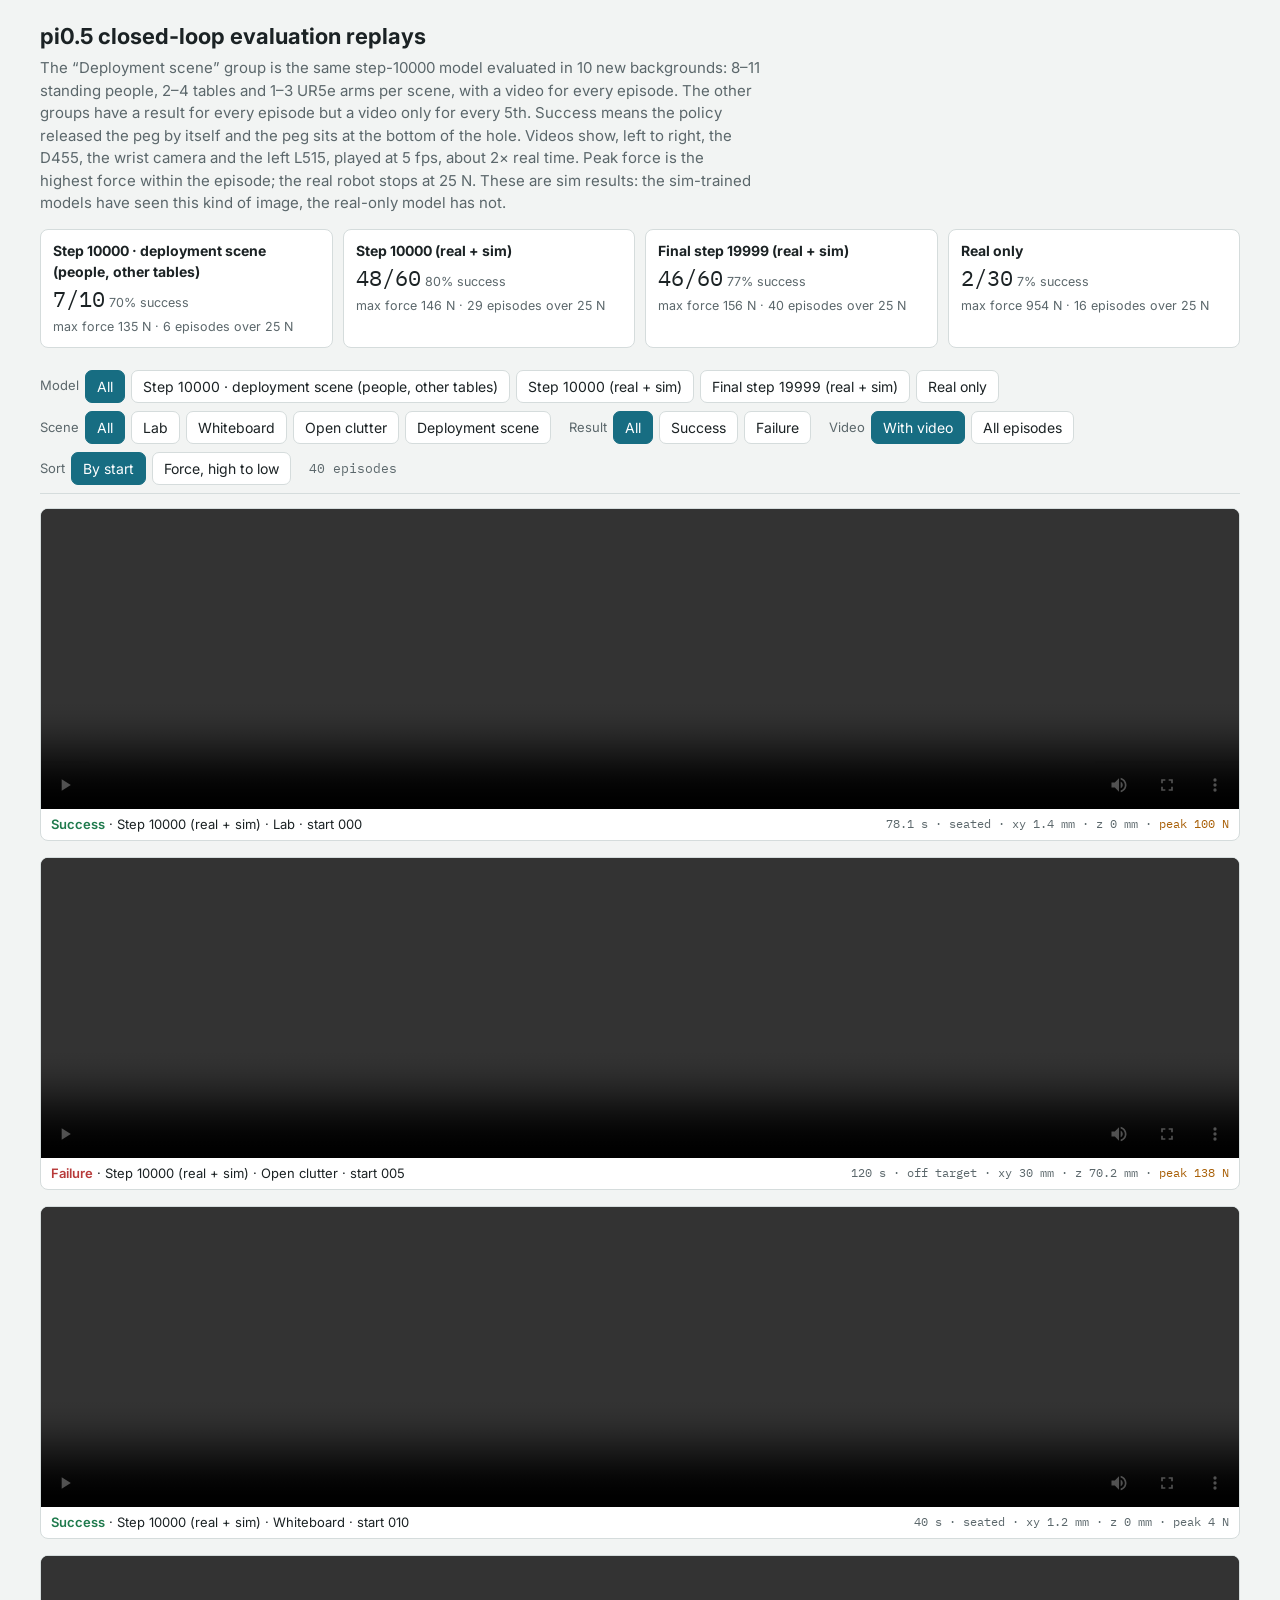
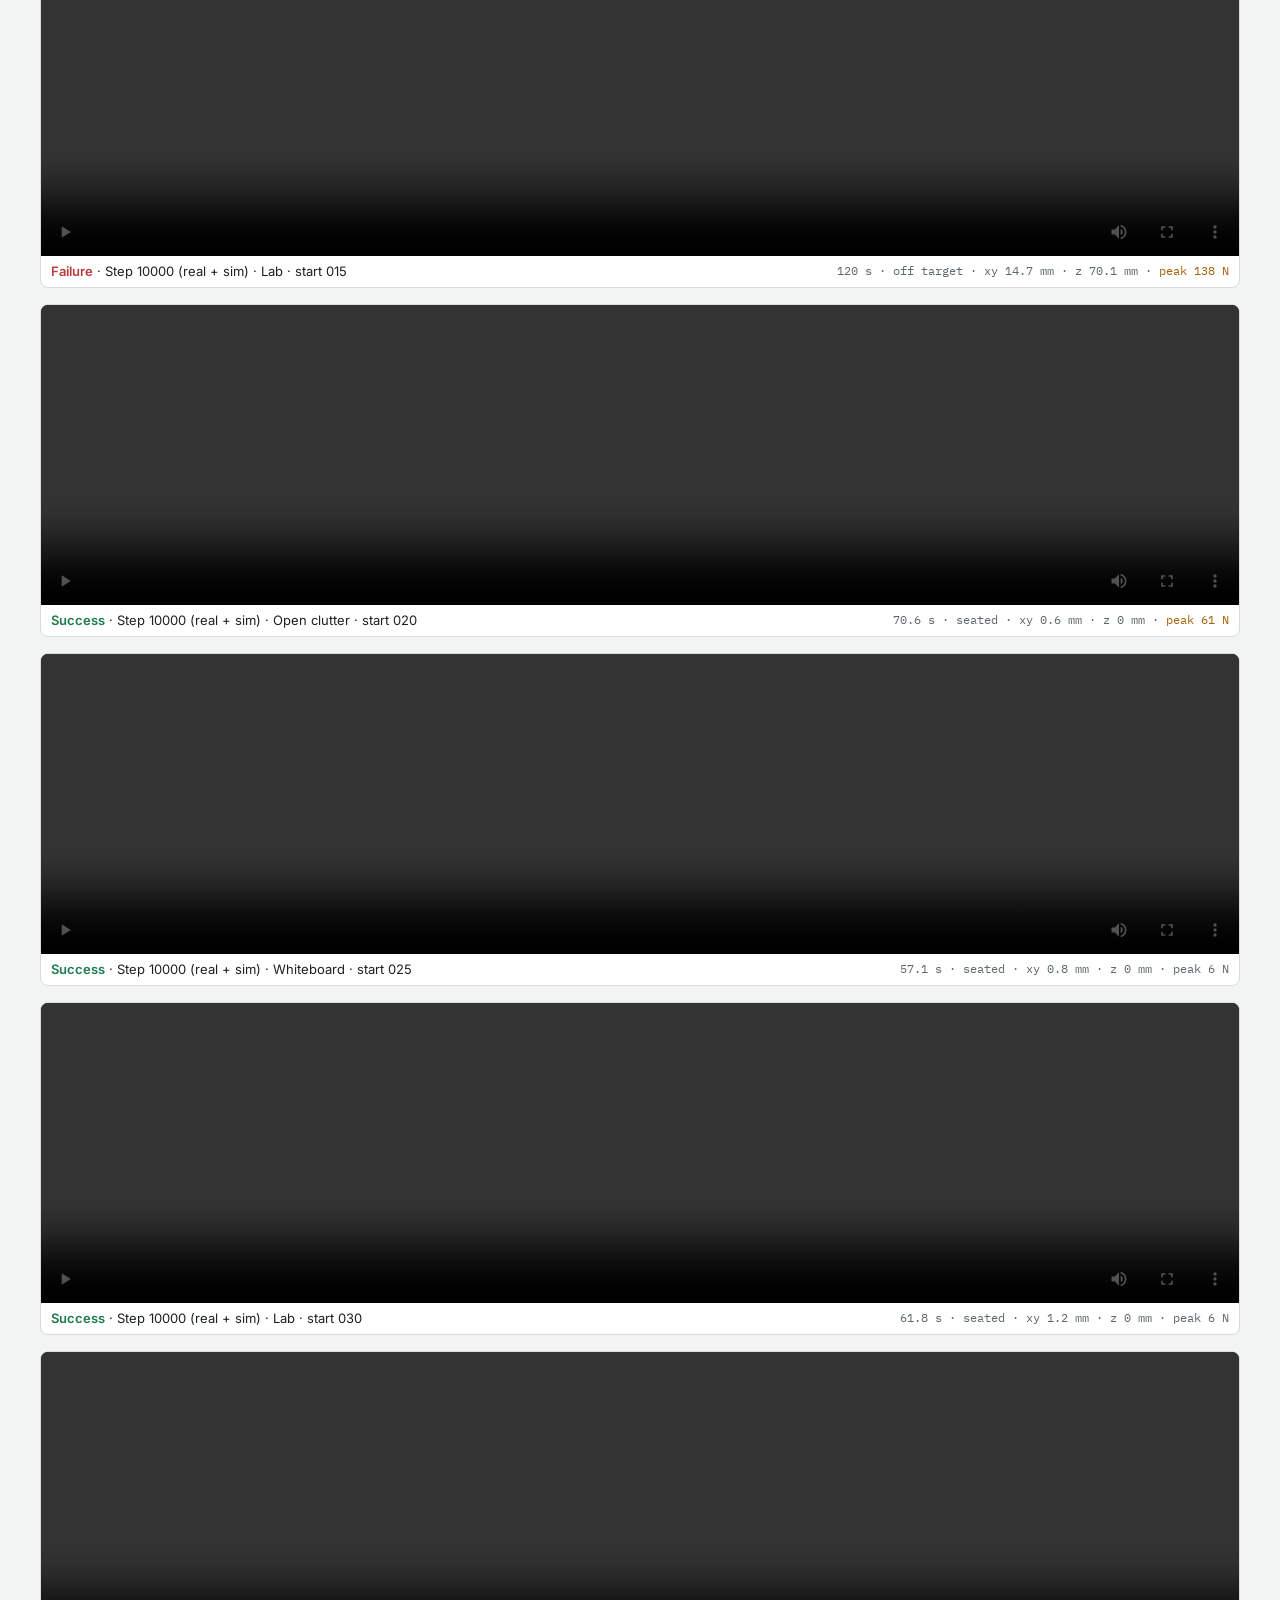
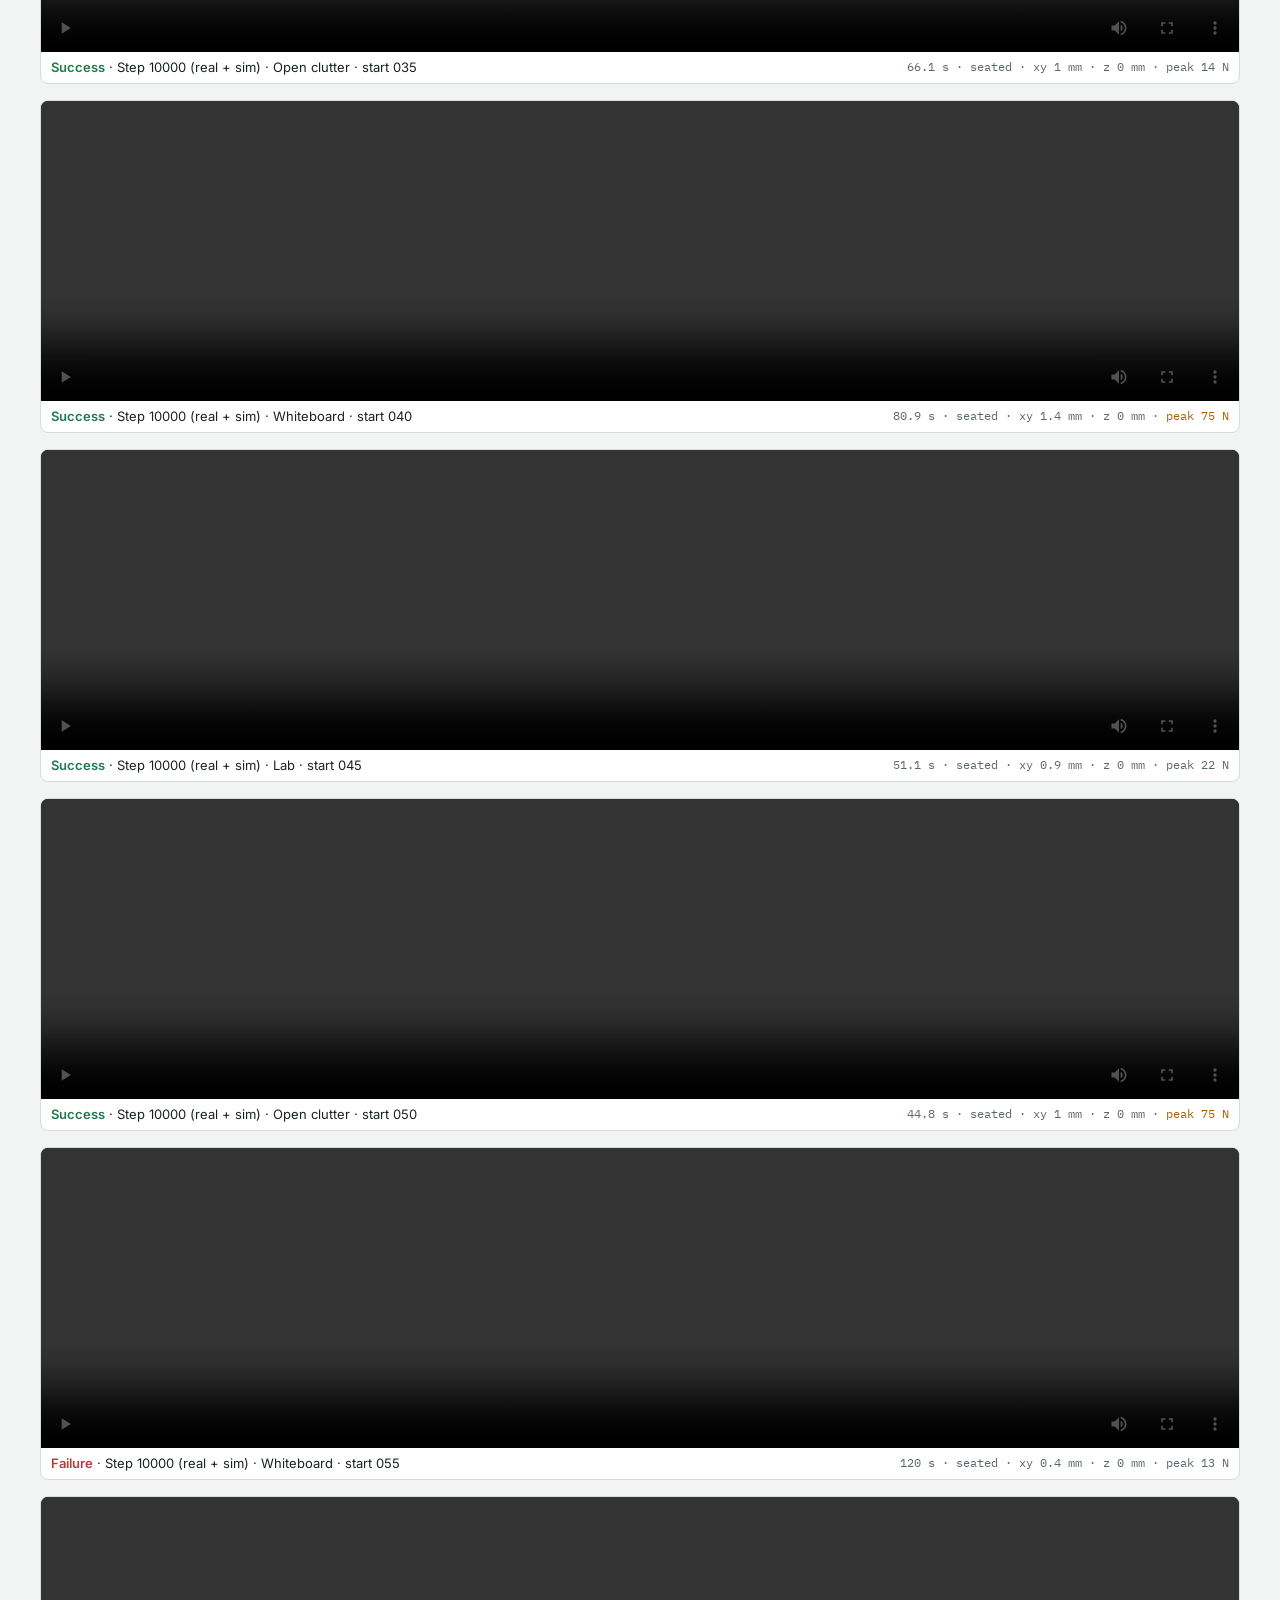
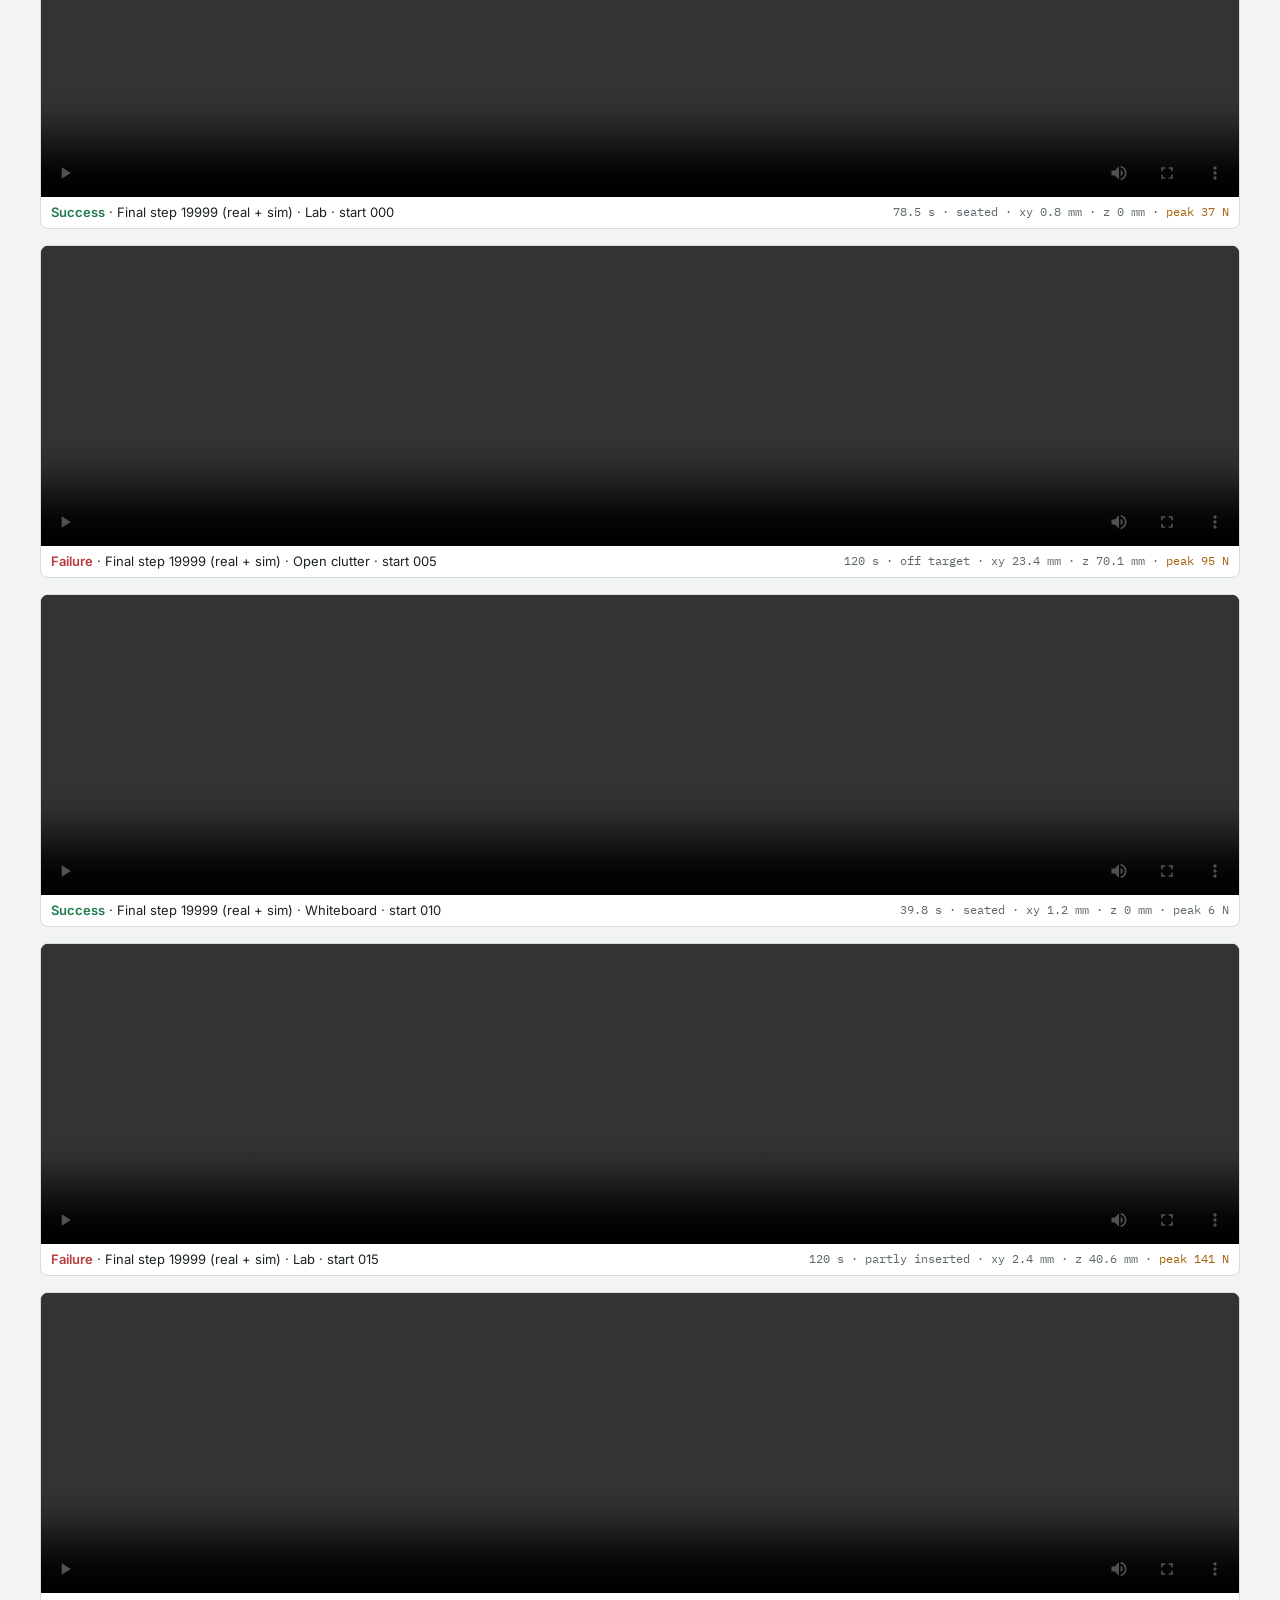
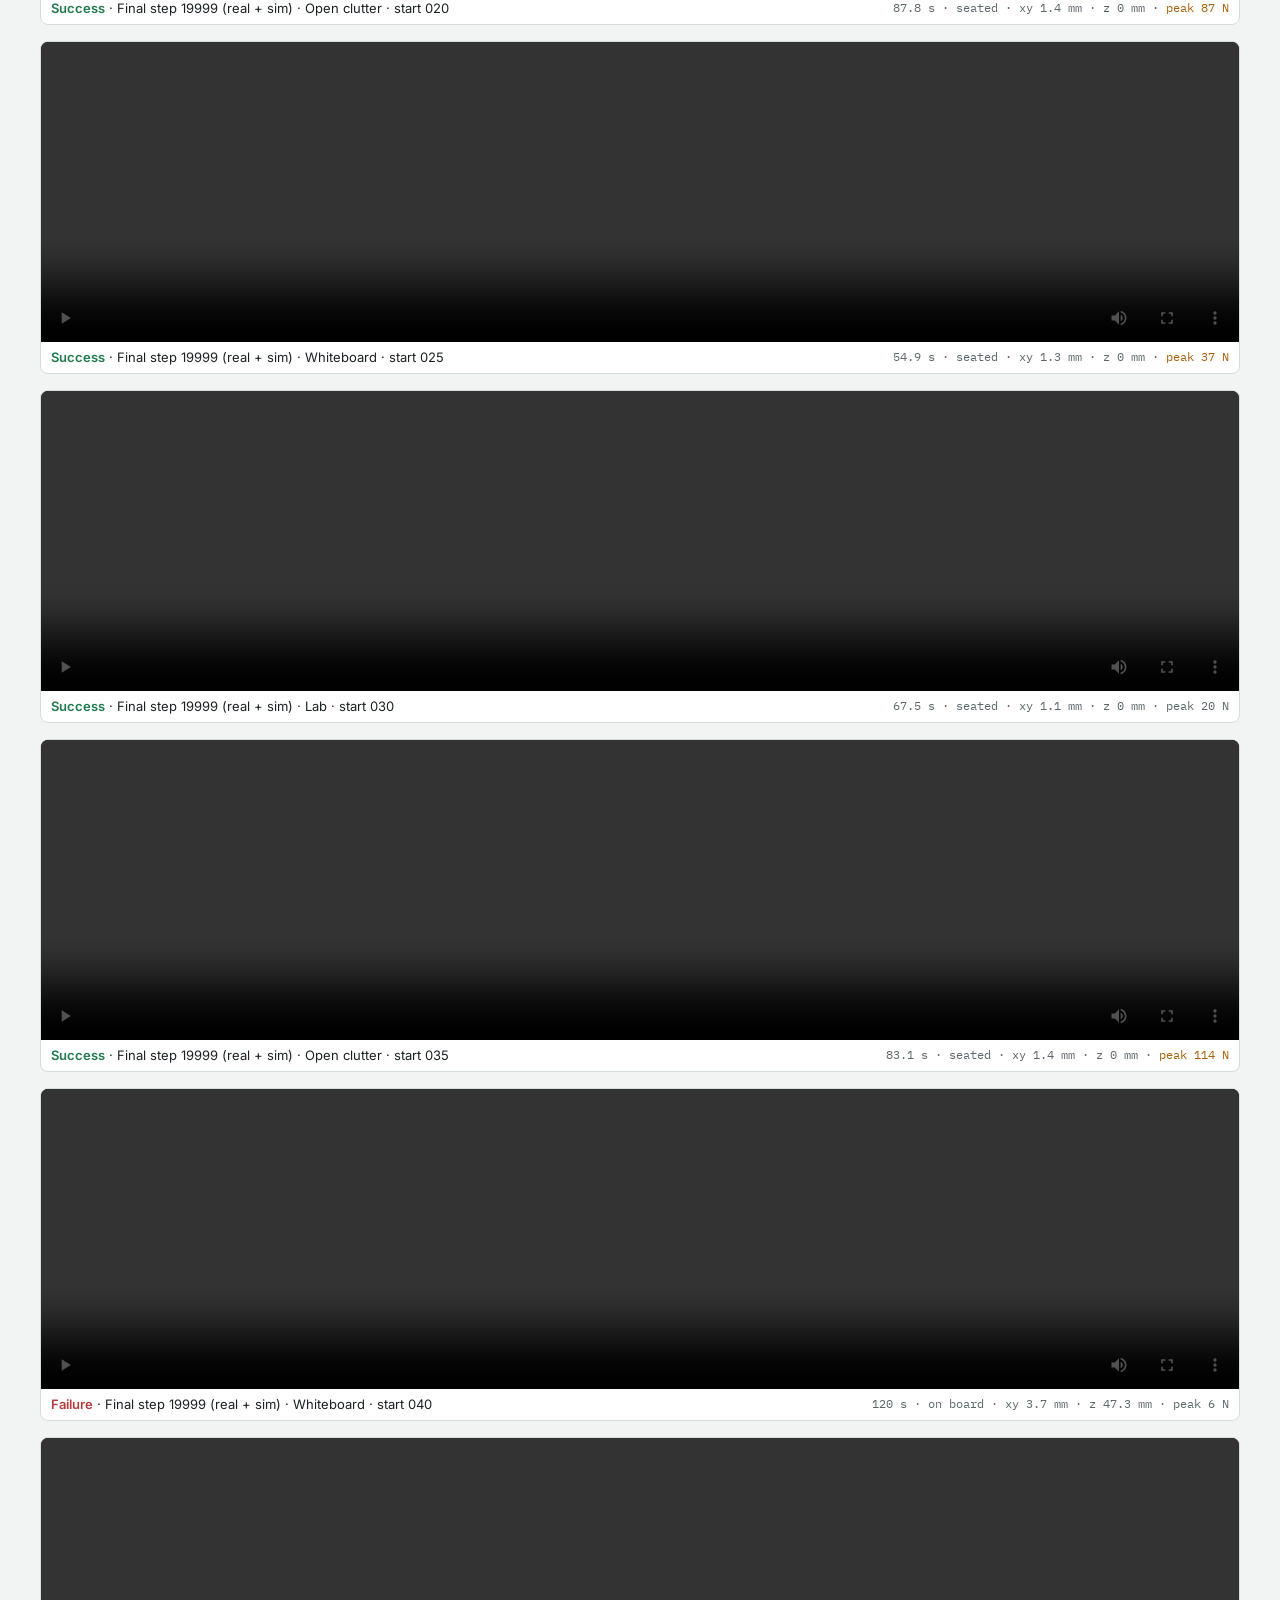
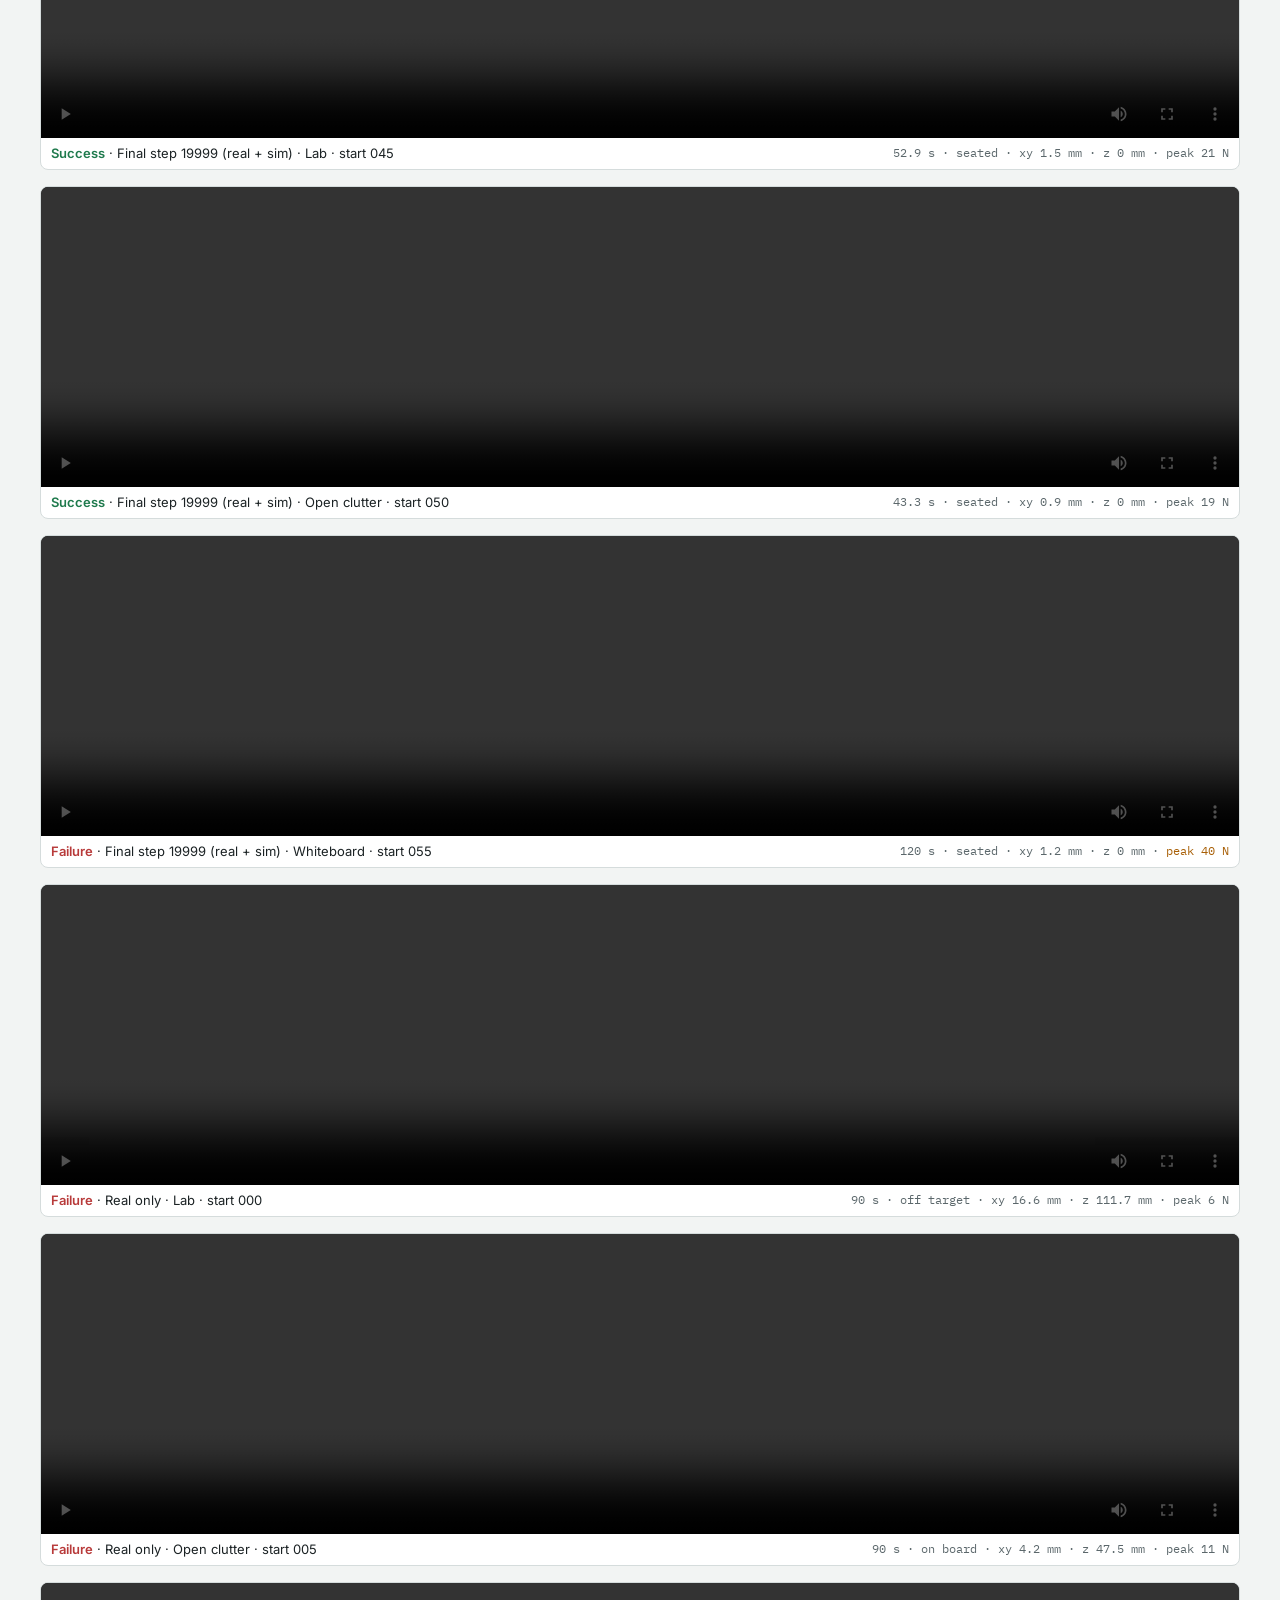
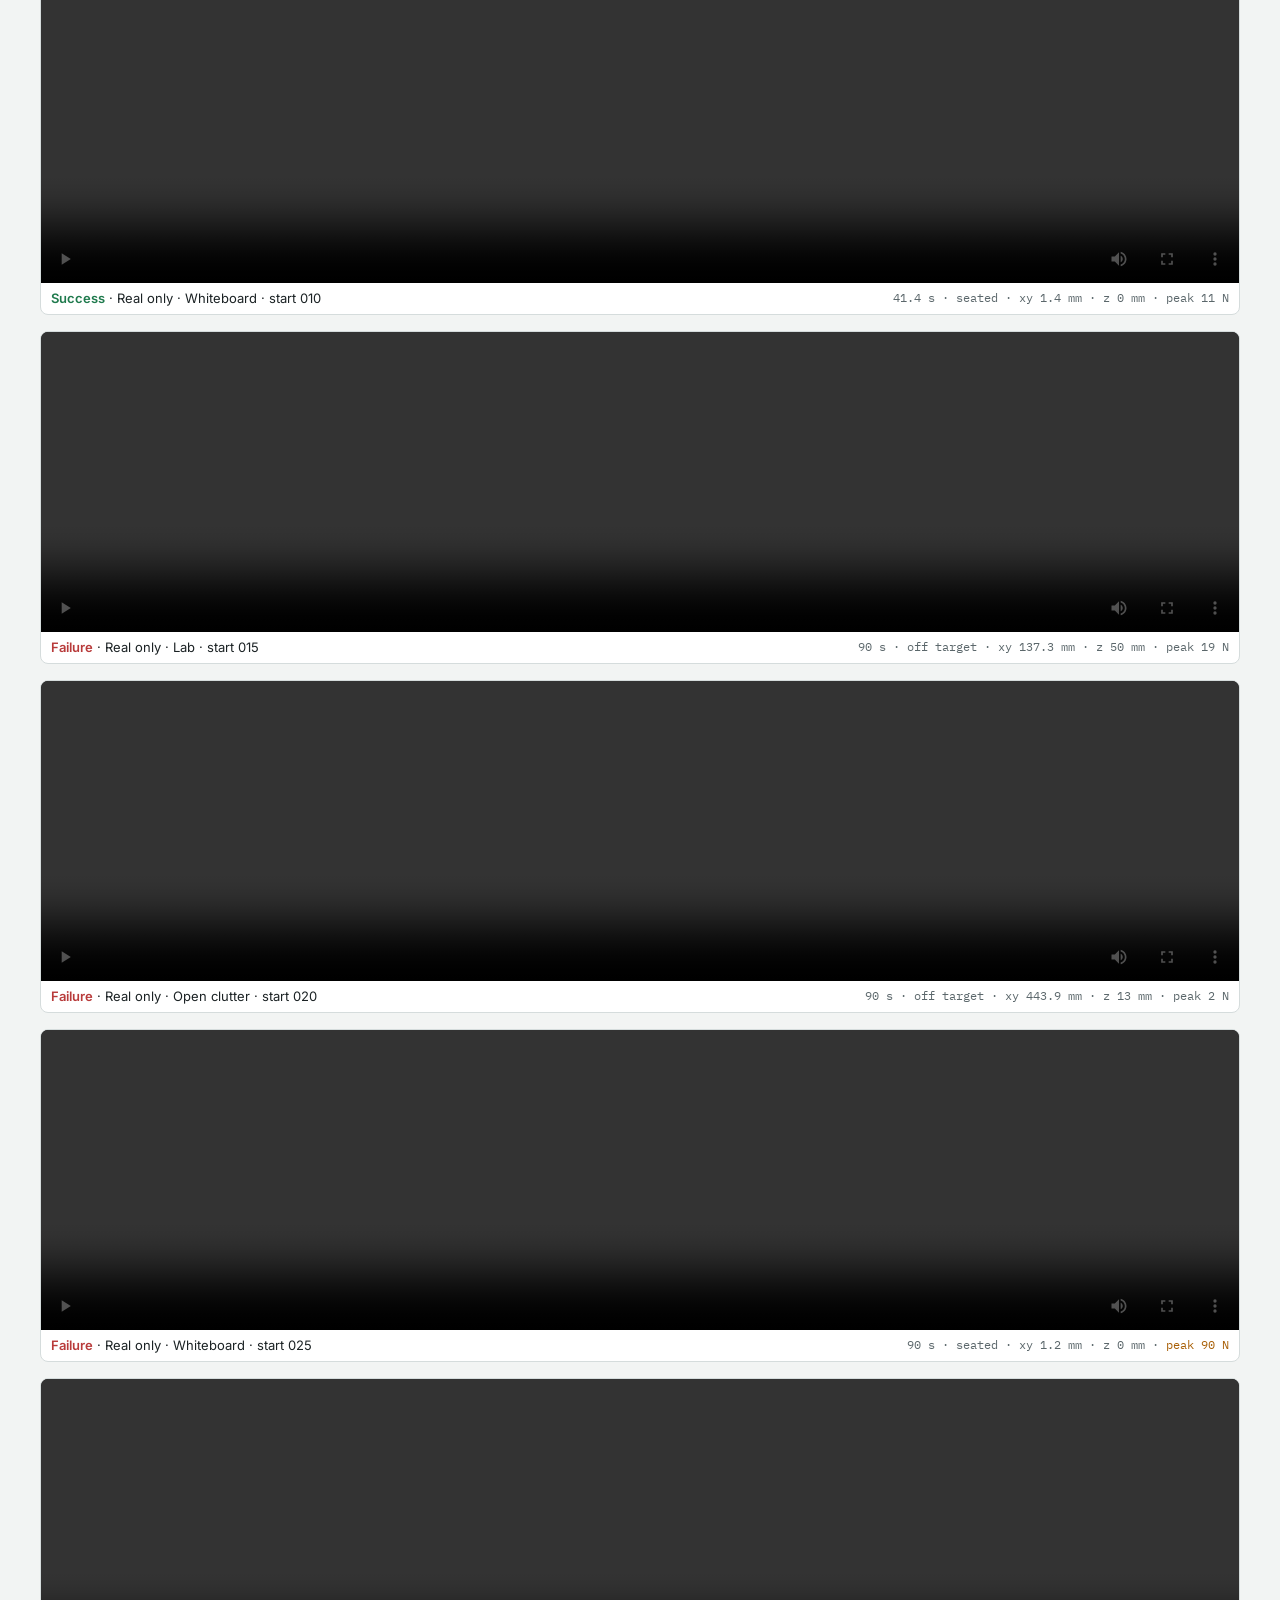
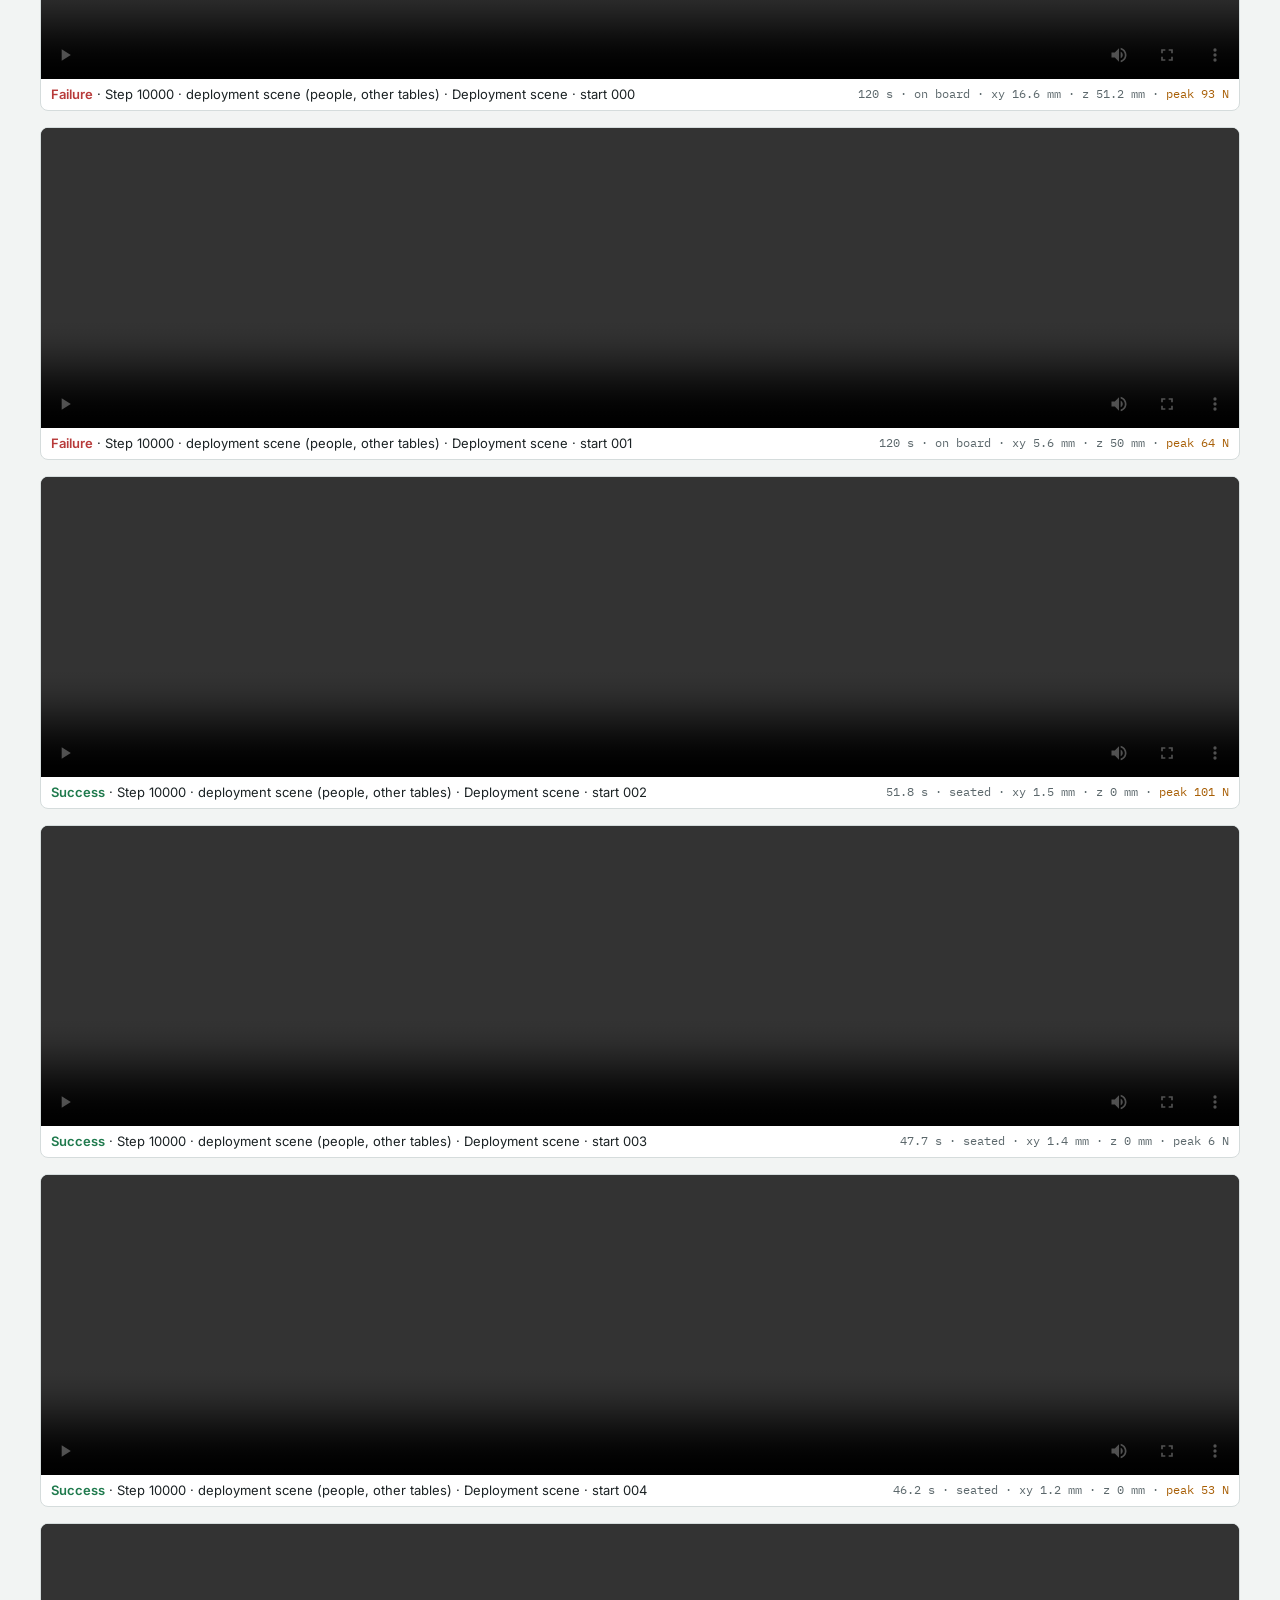
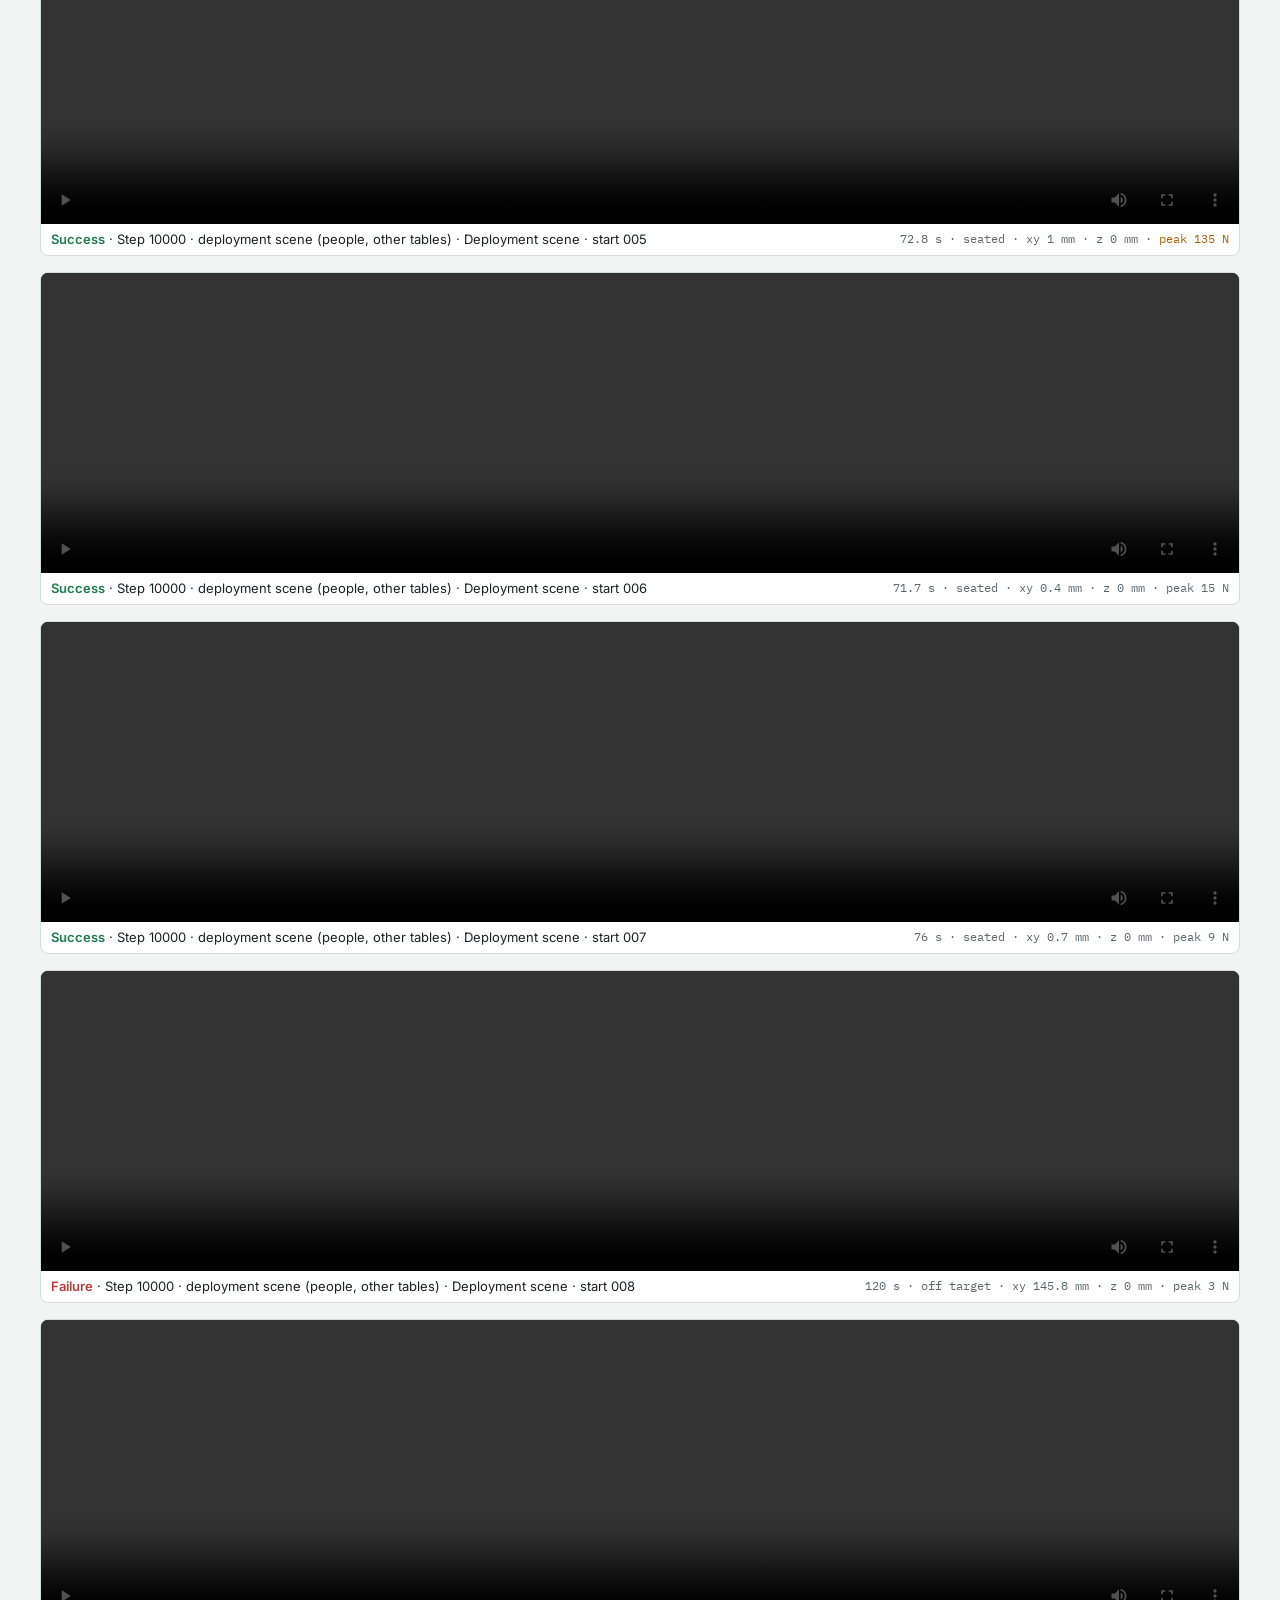
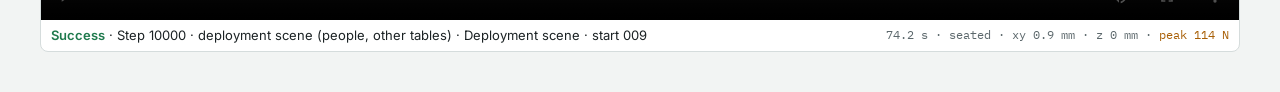
==== commit 99d90fd8: "Show one evaluation video per row" ====
--- a/sim-evaluate/index.html
+++ b/sim-evaluate/index.html
@@ -3,13 +3,13 @@
 <meta name="claude:viewport-fit-sides" content="cover">
 <link rel="stylesheet" href="https://fonts.googleapis.com/css2?family=Inter:wght@400;600&family=IBM+Plex+Mono:wght@400;500&display=swap">
 <style>
-/* Layout: filter strip, tally by model, then a wide video grid, because each clip is three cameras side by side. */
+/* Layout: filter strip, tally by model, then one full-width replay per row. */
 :root{--bg:#f2f4f3;--panel:#fff;--ink:#1b2224;--muted:#5b676b;--line:#d5dcdc;--accent:#176d82;--accent-ink:#fff;--ok:#1f7a4d;--bad:#b83a3a;--warn:#a85f06;
 --font-body:"Inter",system-ui,sans-serif;--font-mono:"IBM Plex Mono",ui-monospace,Menlo,monospace}
 @media (prefers-color-scheme:dark){:root:not([data-theme="light"]){--bg:#13181a;--panel:#1c2326;--ink:#e6ecee;--muted:#9aa7ab;--line:#2f393d;--accent:#58b6cc;--accent-ink:#0b1315;--ok:#5ccf95;--bad:#f07f7f;--warn:#efae5e;color-scheme:dark}}
 :root[data-theme="dark"]{--bg:#13181a;--panel:#1c2326;--ink:#e6ecee;--muted:#9aa7ab;--line:#2f393d;--accent:#58b6cc;--accent-ink:#0b1315;--ok:#5ccf95;--bad:#f07f7f;--warn:#efae5e;color-scheme:dark}
 body{background:var(--bg);color:var(--ink);font-family:var(--font-body);font-size:15px;line-height:1.5}
-.wrap{max-width:1500px;margin:0 auto;padding-block:20px 40px;padding-left:max(16px,env(safe-area-inset-left,0px));padding-right:max(16px,env(safe-area-inset-right,0px));display:grid;gap:14px}
+.wrap{max-width:1200px;margin:0 auto;padding-block:20px 40px;padding-left:max(16px,env(safe-area-inset-left,0px));padding-right:max(16px,env(safe-area-inset-right,0px));display:grid;gap:14px}
 h1{font-size:22px;margin:0;text-wrap:balance}
 header p{margin:4px 0 0;color:var(--muted);max-width:80ch}
 .tally{display:grid;grid-template-columns:repeat(auto-fit,minmax(220px,1fr));gap:10px}
@@ -24,7 +24,7 @@
 button[aria-pressed="true"]{background:var(--accent);border-color:var(--accent);color:var(--accent-ink)}
 button:focus-visible{outline:2px solid var(--accent);outline-offset:2px}
 .count{font-family:var(--font-mono);font-size:13px;color:var(--muted)}
-.grid{display:grid;grid-template-columns:repeat(auto-fill,minmax(min(100%,480px),1fr));gap:12px}
+.grid{display:grid;grid-template-columns:minmax(0,1fr);gap:16px}
 .c{background:var(--panel);border:1px solid var(--line);border-radius:8px;overflow:hidden;min-width:0}
 .c.no{display:flex;align-items:stretch}
 video{display:block;width:100%;height:auto;background:#000;aspect-ratio:4/1}
@@ -59,4 +59,4 @@
 draw();
 </script>
 
-</body></html>+</body></html>
